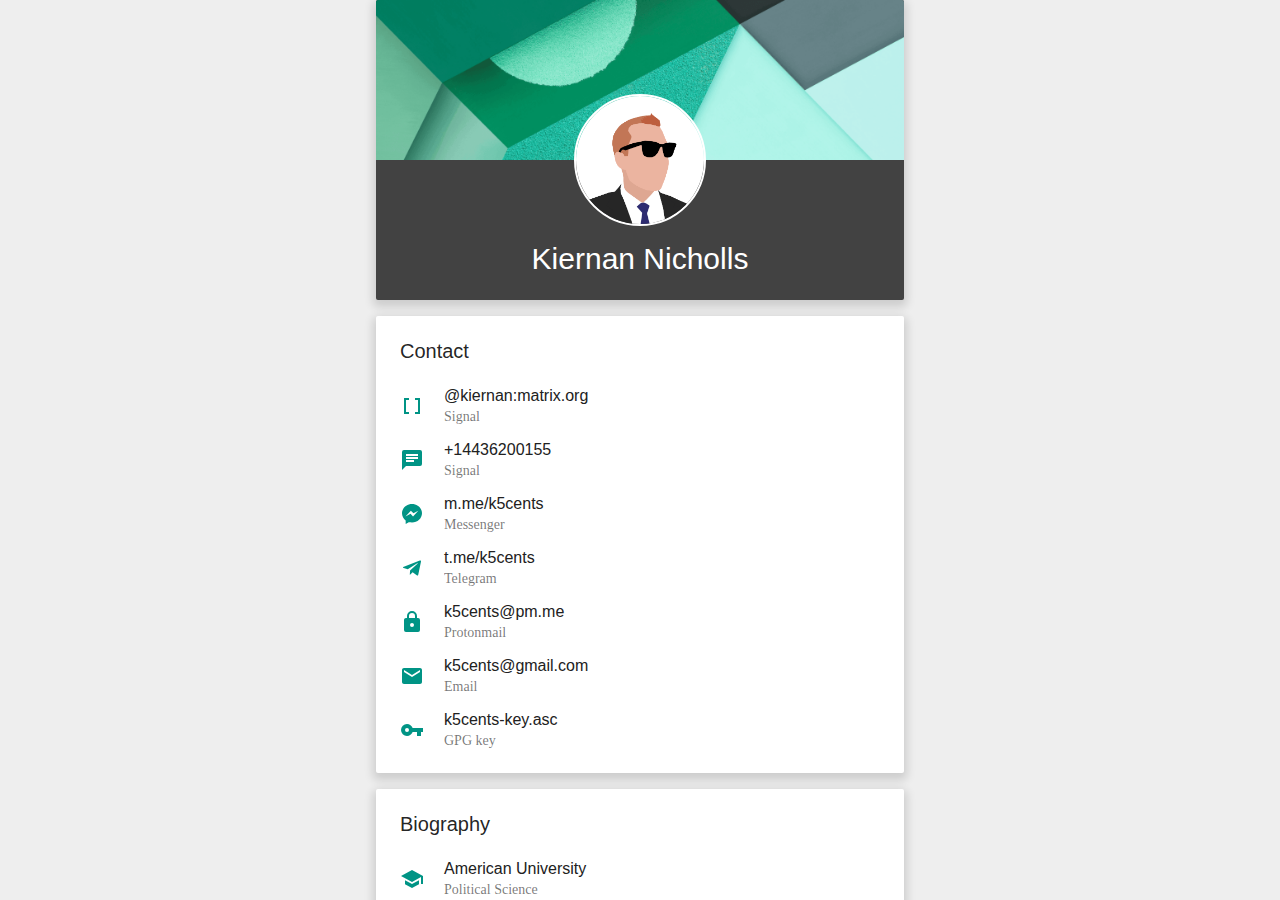
==== index.html @ cb56d418 "Updated matrix user link" ====
<html lang="en" dir="ltr" data-ink-version="5.2.4"><head>
    <meta name="viewport" content="width=device-width,initial-scale=1,minimum-scale=1,maximum-scale=1,user-scalable=no,minimal-ui">
    <meta name="mobile-web-app-capable" content="yes">
    <meta name="application-name" content="Kiernan Nicholls">
  <style>@keyframes quantumWizBoxInkSpread{0%{-webkit-transform:translate(-50%,-50%) scale(.2);transform:translate(-50%,-50%) scale(.2)}to{-webkit-transform:translate(-50%,-50%) scale(2.2);transform:translate(-50%,-50%) scale(2.2)}}@-webkit-keyframes quantumWizBoxInkSpread{0%{-webkit-transform:translate(-50%,-50%) scale(.2);transform:translate(-50%,-50%) scale(.2)}to{-webkit-transform:translate(-50%,-50%) scale(2.2);transform:translate(-50%,-50%) scale(2.2)}}@keyframes quantumWizIconFocusPulse{0%{-webkit-transform:translate(-50%,-50%) scale(1.5);transform:translate(-50%,-50%) scale(1.5);opacity:0}to{-webkit-transform:translate(-50%,-50%) scale(2);transform:translate(-50%,-50%) scale(2);opacity:1}}@-webkit-keyframes quantumWizIconFocusPulse{0%{-webkit-transform:translate(-50%,-50%) scale(1.5);transform:translate(-50%,-50%) scale(1.5);opacity:0}to{-webkit-transform:translate(-50%,-50%) scale(2);transform:translate(-50%,-50%) scale(2);opacity:1}}@keyframes quantumWizRadialInkSpread{0%{-webkit-transform:scale(1.5);transform:scale(1.5);opacity:0}to{-webkit-transform:scale(2.5);transform:scale(2.5);opacity:1}}@-webkit-keyframes quantumWizRadialInkSpread{0%{-webkit-transform:scale(1.5);transform:scale(1.5);opacity:0}to{-webkit-transform:scale(2.5);transform:scale(2.5);opacity:1}}@keyframes quantumWizRadialInkFocusPulse{0%{-webkit-transform:scale(2);transform:scale(2);opacity:0}to{-webkit-transform:scale(2.5);transform:scale(2.5);opacity:1}}@-webkit-keyframes quantumWizRadialInkFocusPulse{0%{-webkit-transform:scale(2);transform:scale(2);opacity:0}to{-webkit-transform:scale(2.5);transform:scale(2.5);opacity:1}}
    .eejsDc{overflow-y:auto;-webkit-overflow-scrolling:touch}
    .k5MVbc{height:52px;width:100%}
    .Jvazdb{overflow-y:hidden;background:#eee;position:absolute;bottom:0;left:0;right:0;top:0}
    .zP0lT{display:none}html{height:100%;overflow:hidden}body{height:100%;overflow:hidden;-webkit-font-smoothing:antialiased;color:#212121;font-family:Roboto,RobotoDraft,Helvetica,Arial,sans-serif;margin:0;-webkit-text-size-adjust:100%;text-size-adjust:100%}textarea{font-family:Roboto,RobotoDraft,Helvetica,Arial,sans-serif}button{outline:none}a{text-decoration:none;color:#212121}img{border:none}*{-webkit-tap-highlight-color:transparent}#apps-debug-tracers{display:none}
    .JZUAbb{position:absolute;display:block;left:0;right:0;top:0;bottom:0;width:100%;height:auto;margin:auto}
    .Rgr1Jc{background-color:#424242;-webkit-border-radius:2px;border-radius:2px;-webkit-box-shadow:0 4px 10px 3px rgba(0,0,0,0.14);box-shadow:0 4px 10px 3px rgba(0,0,0,0.14);color:#fff;margin:0;outline:none;padding-bottom:24px;text-align:center}
    .XGrszf{border-top-left-radius:2px;border-top-right-radius:2px;max-height:160px;overflow-y:hidden;position:relative}
    .JvYz0{height:66px}
    .NkN0Fc{border:2px solid #fff;-webkit-border-radius:50%;border-radius:50%;display:inline-block;height:128px;-webkit-transform:translateY(-50%);transform:translateY(-50%);width:128px}
    .qsScTb{font:500 30px Roboto,RobotoDraft,Helvetica,Arial,sans-serif;font-weight:400;margin-top:16px;padding:0 16px;overflow:hidden;text-overflow:ellipsis;white-space:nowrap}
    .XVzU0b{height:16px;width:16px}
    .jmOUCb{background-color:#fff;-webkit-border-radius:2px;border-radius:2px;-webkit-box-shadow:0 4px 10px 3px rgba(0,0,0,0.14);box-shadow:0 4px 10px 3px rgba(0,0,0,0.14);margin:16px 0;padding:24px;position:relative;opacity:0;-webkit-transform:translateY(250px);transform:translateY(250px)}
    .FPE87d{margin-top:24px}
    .o30VSc{color:rgba(0,0,0,0.87);font:500 20px Roboto,RobotoDraft,Helvetica,Arial,sans-serif}
    .uqKsgd{margin-top:16px}
    .BgK4Ef{display:-webkit-box;display:-moz-box;display:-webkit-flex;display:-ms-flexbox;display:flex;font:400 16px Roboto,RobotoDraft,Helvetica,Arial,sans-serif;margin-top:16px}
    .T0a1N{margin:auto 0 auto auto;opacity:0;padding-left:16px}
    .Jo4rff{color:#757575;margin:auto 20px auto 0}
    .Y5upsc{color:rgba(0,0,0,0.54);display:block;font:400 14px Roboto;margin-top:4px;text-overflow:ellipsis;overflow:hidden}
    .qP4pPe{display:none;overflow:hidden;-webkit-transition:height .4s ease-out,visibility 0s ease .4s;transition:height .4s ease-out,visibility 0s ease .4s;visibility:hidden}@media (max-width:528px){
    .BF12D{height:56px;margin:0 -16px -16px}}
    .Mytuic{display:inline-block;height:24px;width:24px}
    .J3yWx{fill:#009485}
    .HqF2de{display:-webkit-box;display:-moz-box;display:-webkit-flex;display:-ms-flexbox;display:flex;width:100%;height:100%}
    .fvhRlc{margin:0 auto;position:relative;width:528px;opacity:0}
  </style>
      <title>Kiernan Nicholls</title>
      <link rel="icon" href="/home/images/favicon.png">
   </head>
      <body>
        <c-wiz jsrenderer="cLVvm" class="gLYlfd Jvazdb XUFn6e eejsDc nWGHWc" jslog="7331; 6:115031484444404544701; track:impression" data-rc="US" jsshadow="" jsdata=" oBpl3c;115031484444404544701;9 y3GrPb;115031484444404544701;3 VJa9i;115031484444404544701;16 tCHXjf;115031484444404544701;6 CMRvn;_;7" data-p="%.@.&quot;115031484444404544701&quot;]
         " jscontroller="vGxNm" jsaction="rcuQ6b:npT2md;swayMe:wmgOkb;IBB03b:Zq1hcb;JZCswc:nEN5Yb;RudXue:.CLIENT" data-node-index="0;0" jsmodel="hc6Ubd" data-view-instance-id="/:id/about,/:id/about/,/profile/:id/about,/profile/:id/about/-V0" style="z-index: 1;">
         <div class="kqngbc O1bNWe " jsname="a9kxte">
            <div jsname="qJTHM" class="DAbEod" role="main">
               <content>
                  <c-wiz jsrenderer="xiSSwe" class="HqF2de eejsDc" data-oid="115031484444404544701" jslog="" role="dialog" jsshadow="" jsdata="" data-p="%.@.&quot;115031484444404544701&quot;,[1,2,11,5,9,12,10]
                     ,1]
                     " jscontroller="O6AHLd" jsaction="click:Iy8Ndc; keydown:wcIc4; touchstart:UrsOsc;swayMe:wmgOkb;psB4Wd:btvfAc;rcuQ6b:rcuQ6b;xRhIYd:zSFKlc;" data-node-index="2;0" jsmodel="hc6Ubd BNaL6d">
                     <div class="fvhRlc" jsname="tGN4P" jslog="17764; track:impression" jsaction="click:Iy8Ndc; touchstart:UrsOsc;xRhIYd:zSFKlc;" style="opacity: 1;">
                        <div class="Rgr1Jc" jsname="tJHJj" role="region" jslog="18794; track:impression">
                           <div class="XGrszf" jsname="KPZkec">
                              <div class="E68jgf" style="/*9RlwKJ/Jqp9n5EKEARPANX5d77w*/padding-top: 30.3%"><img class="JZUAbb" src="/home/images/banner.png" height="160" width="528" alt="">
                              </div>
                           </div>
                           <div class="JvYz0"><img src="/home/images/avi.png" class="NkN0Fc" jsname="SRZeM"></div>
                           <div class="qsScTb" jsname="wTPKKc">Kiernan Nicholls</div>
                        </div>
                        <div class="jmOUCb X1PIM" jsname="WsjYwc" role="region" aria-label="Contact" jslog="18795; track:impression" jscontroller="jVSpvc" jsaction="rcuQ6b:rcuQ6b;swayMe:mhSdVe;JIbuQc:KoToPc(b7Pkmc),YW3t2b(p3AEq),l7UOE(hs1vib)" style="transform: translateY(0px); opacity: 1;">
                           <div role="heading" aria-level="1" class="o30VSc">Contact</div>
                           <div class="FPE87d">
                              <div class="uqKsgd" role="list" jsname="Vv5YZb">
                                 
                                 
                              <div role="listitem" class="BgK4Ef ">
                                    <div class="Jo4rff" aria-label="Messenger">
                                       <div class="Mytuic J3yWx">
                                          <svg width="100%" height="100%" viewBox="0 0 24 24">
                                             <path d="M15,4V6H18V18H15V20H20V4M4,4V20H9V18H6V6H9V4H4Z"></path>
                                          </svg>
                                       </div>
                                    </div>
                                    <div class="mGa2db">
                                       <a href="https://matrix.to/#/@kiernan:matrix.org" class="DOdATc">@kiernan:matrix.org</a>
                                       <a href="https://matrix.to/#/@kiernan:matrix.org" class="Y5upsc" target="_blank">Signal</a>
                                    </div>
                                 </div><div role="listitem" class="BgK4Ef ">
                                    <div class="Jo4rff" aria-label="Messenger">
                                       <div class="Mytuic J3yWx">
                                          <svg width="100%" height="100%" viewBox="0 0 24 24">
                                             <path d="M20,2H4A2,2 0 0,0 2,4V22L6,18H20A2,2 0 0,0 22,16V4A2,2 0 0,0 20,2M6,9H18V11H6M14,14H6V12H14M18,8H6V6H18"></path>
                                          </svg>
                                       </div>
                                    </div>
                                    <div class="mGa2db">
                                       <a class="DOdATc">+14436200155</a>
                                       <a href="https://signal.org" class="Y5upsc" target="_blank">Signal</a>
                                    </div>
                                 </div><div role="listitem" class="BgK4Ef ">
                                    <div class="Jo4rff" aria-label="Messenger">
                                       <div class="Mytuic J3yWx">
                                          <svg width="100%" height="100%" viewBox="0 0 24 24">
                                             <path d="M12,2C6.5,2 2,6.14 2,11.25C2,14.13 3.42,16.7 5.65,18.4L5.71,22L9.16,20.12L9.13,20.11C10.04,20.36 11,20.5 12,20.5C17.5,20.5 22,16.36 22,11.25C22,6.14 17.5,2 12,2M13.03,14.41L10.54,11.78L5.5,14.41L10.88,8.78L13.46,11.25L18.31,8.78L13.03,14.41Z"></path>
                                          </svg>
                                       </div>
                                    </div>
                                    <div class="mGa2db">
                                       <a class="DOdATc" href="https://m.me/k5cents">m.me/k5cents</a>
                                       <a href="https://m.me/k5cents" class="Y5upsc" target="_blank">Messenger</a>
                                    </div>
                                 </div>
                              <div role="listitem" class="BgK4Ef ">
                                    <div class="Jo4rff" aria-label="Messenger">
                                       <div class="Mytuic J3yWx">
                                          <svg width="100%" height="100%" viewBox="0 0 24 24">
                                             <path d="M9.78,18.65L10.06,14.42L17.74,7.5C18.08,7.19 17.67,7.04 17.22,7.31L7.74,13.3L3.64,12C2.76,11.75 2.75,11.14 3.84,10.7L19.81,4.54C20.54,4.21 21.24,4.72 20.96,5.84L18.24,18.65C18.05,19.56 17.5,19.78 16.74,19.36L12.6,16.3L10.61,18.23C10.38,18.46 10.19,18.65 9.78,18.65Z"></path>
                                          </svg>
                                       </div>
                                    </div>
                                    <div class="mGa2db">
                                       <a class="DOdATc" href="https://t.me/k5cents">t.me/k5cents</a>
                                       <a href="https://t.me/k5cents" class="Y5upsc" target="_blank">Telegram</a>
                                    </div>
                                 </div><div role="listitem" class="BgK4Ef ">
                                    <div class="Jo4rff" aria-label="Email">
                                       <div class="Mytuic J3yWx">
                                          <svg width="100%" height="100%" viewBox="0 0 24 24">
                                             <path d="M12,17A2,2 0 0,0 14,15C14,13.89 13.1,13 12,13A2,2 0 0,0 10,15A2,2 0 0,0 12,17M18,8A2,2 0 0,1 20,10V20A2,2 0 0,1 18,22H6A2,2 0 0,1 4,20V10C4,8.89 4.9,8 6,8H7V6A5,5 0 0,1 12,1A5,5 0 0,1 17,6V8H18M12,3A3,3 0 0,0 9,6V8H15V6A3,3 0 0,0 12,3Z"></path>
                                          </svg>
                                       </div>
                                    </div>
                                    <div class="mGa2db">
                                       <a class="DOdATc" href="mailto:k5cents@protonmail.com" target="_blank">k5cents@pm.me</a>
                                       <a class="Y5upsc" href="mailto:k5cents@protonmail.com" target="_blank">Protonmail</a>
                                    </div>
                                    <div class="T0a1N"></div>
                                 </div><div role="listitem" class="BgK4Ef ">
                                    <div class="Jo4rff" aria-label="Email">
                                       <div class="Mytuic J3yWx">
                                          <svg width="100%" height="100%" viewBox="0 0 24 24">
                                             <path d="M20 4H4c-1.1 0-1.99.9-1.99 2L2 18c0 1.1.9 2 2 2h16c1.1 0 2-.9 2-2V6c0-1.1-.9-2-2-2zm0 4l-8 5-8-5V6l8 5 8-5v2z"></path>
                                          </svg>
                                       </div>
                                    </div>
                                    <div class="mGa2db">
                                       <a class="DOdATc" href="mailto:k5cents@gmail.com" target="_blank">k5cents@gmail.com</a>
                                       <a class="Y5upsc" href="mailto:k5cents@gmail.com" target="_blank">Email</a>
                                    </div>
                                    <div class="T0a1N"></div>
                                 </div><div role="listitem" class="BgK4Ef ">
                              <div class="Jo4rff" aria-label="Email Secure">
                                 <div class="Mytuic J3yWx">
                                    <svg width="100%" height="100%" viewBox="0 0 24 24">
                                       <path d="M7,14A2,2 0 0,1 5,12A2,2 0 0,1 7,10A2,2 0 0,1 9,12A2,2 0 0,1 7,14M12.65,10C11.83,7.67 9.61,6 7,6A6,6 0 0,0 1,12A6,6 0 0,0 7,18C9.61,18 11.83,16.33 12.65,14H17V18H21V14H23V10H12.65Z"></path>
                                    </svg>
                                 </div>
                              </div>
                              <div class="mGa2db"><a class="DOdATc" target="_blank" href="https://raw.githubusercontent.com/k5cents/k5cents.github.io/master/k5cents-key.asc">k5cents-key.asc</a><a href="https://raw.githubusercontent.com/k5cents/k5cents.github.io/master/k5cents-key.asc" class="Y5upsc">GPG key</a></div>
                           </div></div>
                           </div>
                        </div>
                        <div class="jmOUCb kS2wne" jsname="WsjYwc" role="region" aria-label="Places" jslog="18806; track:impression" jscontroller="jVSpvc" jsaction="rcuQ6b:rcuQ6b;swayMe:mhSdVe;JIbuQc:KoToPc(b7Pkmc),YW3t2b(p3AEq),l7UOE(hs1vib)" style="transform: translateY(0px); opacity: 1;">
                           <div role="heading" aria-level="1" class="o30VSc">Biography</div>
                           <div class="FPE87d">
                              <div class="uqKsgd" role="list" jsname="Vv5YZb">
                                 <div role="listitem" class="BgK4Ef ">
                                    <div class="Jo4rff" aria-label="Snapchat">
                                       <div class="Mytuic J3yWx">
                                          <svg width="100%" height="100%" viewBox="0 0 24 24">
                                             <path d="M12,3L1,9L12,15L21,10.09V17H23V9M5,13.18V17.18L12,21L19,17.18V13.18L12,17L5,13.18Z"></path>
                                          </svg>
                                       </div>
                                    </div>
                                    <div class="mGa2db"><a class="DOdATc" href="https://www.american.edu/" target="_blank">American University</a><a href="https://www.american.edu/spa/ma-pols/" class="Y5upsc">Political Science</a>
                                    </div>
                                 </div>
                              <div role="listitem" class="BgK4Ef ">
                                    <div class="Jo4rff" aria-label="Snapchat">
                                       <div class="Mytuic J3yWx">
                                          <svg width="100%" height="100%" viewBox="0 0 24 24">
                                             <path d="M10,2H14A2,2 0 0,1 16,4V6H20A2,2 0 0,1 22,8V19A2,2 0 0,1 20,21H4C2.89,21 2,20.1 2,19V8C2,6.89 2.89,6 4,6H8V4C8,2.89 8.89,2 10,2M14,6V4H10V6H14Z"></path>
                                          </svg>
                                       </div>
                                    </div>
                                    <div class="mGa2db"><a class="DOdATc" href="https://www.american.edu/" target="_blank">United States Senate</a><a href="https://www.american.edu/spa/ma-pols/" class="Y5upsc">Intern</a>
                                    </div>
                                 </div><div role="listitem" class="BgK4Ef ">
                                    <div class="Jo4rff" aria-label="Snapchat">
                                       <div class="Mytuic J3yWx">
                                          <svg width="100%" height="100%" viewBox="0 0 24 24">
                                             <path d="M12,11.5A2.5,2.5 0 0,1 9.5,9A2.5,2.5 0 0,1 12,6.5A2.5,2.5 0 0,1 14.5,9A2.5,2.5 0 0,1 12,11.5M12,2A7,7 0 0,0 5,9C5,14.25 12,22 12,22C12,22 19,14.25 19,9A7,7 0 0,0 12,2Z"></path>
                                          </svg>
                                       </div>
                                    </div>
                                    <div class="mGa2db"><a class="DOdATc" href="https://goo.gl/maps/DqkUS5xz7gM2" target="_blank">Washington, DC</a><a href="https://goo.gl/maps/DqkUS5xz7gM2" class="Y5upsc">Residence</a>
                                    </div>
                                 </div><div role="listitem" class="BgK4Ef ">
                                    <div class="Jo4rff" aria-label="Baby">
                                       <div class="Mytuic J3yWx">
                                          <svg width="100%" height="100%" viewBox="0 0 24 24">
                                             <path d="M18.5,4A2.5,2.5 0 0,1 21,6.5A2.5,2.5 0 0,1 18.5,9A2.5,2.5 0 0,1 16,6.5A2.5,2.5 0 0,1 18.5,4M4.5,20A1.5,1.5 0 0,1 3,18.5A1.5,1.5 0 0,1 4.5,17H11.5A1.5,1.5 0 0,1 13,18.5A1.5,1.5 0 0,1 11.5,20H4.5M16.09,19L14.69,15H11L6.75,10.75C6.75,10.75 9,8.25 12.5,8.25C15.5,8.25 15.85,9.25 16.06,9.87L18.92,18C19.2,18.78 18.78,19.64 18,19.92C17.22,20.19 16.36,19.78 16.09,19Z"></path>
                                          </svg>
                                       </div>
                                    </div>
                                    <div class="mGa2db"><a class="DOdATc" href="https://goo.gl/maps/X5mkX71Uuv12" target="_blank">Morrisville, VT</a><a href="https://goo.gl/maps/X5mkX71Uuv12" class="Y5upsc">Birthplace</a>
                                    </div>
                                 </div>
                              </div>
                           </div>
                        </div><div class="jmOUCb xQxIpc sMVRZe" jsname="WsjYwc" role="region" aria-label="Links" jslog="18802; track:impression" jscontroller="jVSpvc" jsaction="rcuQ6b:rcuQ6b;swayMe:mhSdVe;JIbuQc:KoToPc(b7Pkmc),YW3t2b(p3AEq),l7UOE(hs1vib)" style="transform: translateY(0px); opacity: 1;">
                           <div role="heading" aria-level="1" class="o30VSc">Profiles</div>
                           <div class="FPE87d">
                              <div class="uqKsgd" role="list" jsname="Vv5YZb">
                                 
                                 
                                 
                                 <div role="listitem" class="BgK4Ef ">
                                    <div class="Jo4rff" aria-label="Reddit">
                                       <div class="Mytuic J3yWx">
                                          <svg width="100%" height="100%" viewBox="0 0 24 24">
                                             <path d="M9,22A1,1 0 0,1 8,21V18H4A2,2 0 0,1 2,16V4C2,2.89 2.9,2 4,2H20A2,2 0 0,1 22,4V16A2,2 0 0,1 20,18H13.9L10.2,21.71C10,21.9 9.75,22 9.5,22V22H9Z"></path>
                                          </svg>
                                       </div>
                                    </div>
                                    <div class="mGa2db"><a class="DOdATc" href="https://twitter.com/k5cents" target="_blank">Twitter</a><a href="https://twitter.com/k5cents" class="Y5upsc" target="_blank">twitter.com/k5cents</a></div>
                                 </div><div role="listitem" class="BgK4Ef ">
                                    <div class="Jo4rff" aria-label="Reddit">
                                       <div class="Mytuic J3yWx">
                                          <svg width="100%" height="100%" viewBox="0 0 24 24">
                                             <path d="M8,3A2,2 0 0,0 6,5V9A2,2 0 0,1 4,11H3V13H4A2,2 0 0,1 6,15V19A2,2 0 0,0 8,21H10V19H8V14A2,2 0 0,0 6,12A2,2 0 0,0 8,10V5H10V3M16,3A2,2 0 0,1 18,5V9A2,2 0 0,0 20,11H21V13H20A2,2 0 0,0 18,15V19A2,2 0 0,1 16,21H14V19H16V14A2,2 0 0,1 18,12A2,2 0 0,1 16,10V5H14V3H16Z"></path>
                                          </svg>
                                       </div>
                                    </div>
                                    <div class="mGa2db"><a class="DOdATc" href="https://github.com/k5cents/" target="_blank">Github</a><a href="https://github.com/k5cents/" class="Y5upsc" target="_blank">github.com/k5cents</a></div>
                                 </div><div role="listitem" class="BgK4Ef ">
                                    <div class="Jo4rff" aria-label="Reddit">
                                       <div class="Mytuic J3yWx">
                                          <svg width="100%" height="100%" viewBox="0 0 24 24">
                                             <path d="M8.5,13.5L11,16.5L14.5,12L19,18H5M21,19V5C21,3.89 20.1,3 19,3H5A2,2 0 0,0 3,5V19A2,2 0 0,0 5,21H19A2,2 0 0,0 21,19Z"></path>
                                          </svg>
                                       </div>
                                    </div>
                                    <div class="mGa2db"><a class="DOdATc" href="https://www.instagram.com/kj5cents/" target="_blank">Instagram</a><a href="https://www.instagram.com/kj5cents/" class="Y5upsc" target="_blank">instagram.com/k5cents</a></div>
                                 </div><div role="listitem" class="BgK4Ef ">
                                    <div class="Jo4rff" aria-label="Spotify">
                                       <div class="Mytuic J3yWx">
                                          <svg width="100%" height="100%" viewBox="0 0 24 24">
                                             <path d="M16,9H13V14.5A2.5,2.5 0 0,1 10.5,17A2.5,2.5 0 0,1 8,14.5A2.5,2.5 0 0,1 10.5,12C11.07,12 11.58,12.19 12,12.5V7H16M19,3H5A2,2 0 0,0 3,5V19A2,2 0 0,0 5,21H19A2,2 0 0,0 21,19V5A2,2 0 0,0 19,3Z"></path>
                                          </svg>
                                       </div>
                                    </div>
                                    <div class="mGa2db"><a class="DOdATc" href="https://play.spotify.com/user/1299022109" target="_blank">Spotify</a><a href="https://play.spotify.com/user/1299022109" target="_blank" class="Y5upsc">spotify.com/user/k5cents</a></div>
                                 </div>
                                 
                                 <div role="listitem" class="BgK4Ef ">
                                    <div class="Jo4rff" aria-label="Xbox">
                                       <div class="Mytuic J3yWx">
                                          <svg width="100%" height="100%" viewBox="0 0 24 24">
                                             <path d="M16.5,9L13.5,12L16.5,15H22V9M9,16.5V22H15V16.5L12,13.5M7.5,9H2V15H7.5L10.5,12M15,7.5V2H9V7.5L12,10.5L15,7.5Z"></path>
                                          </svg>
                                       </div>
                                    </div>
                                    <div class="mGa2db"><a class="DOdATc" href="https://account.xbox.com/en-us/Profile?Gamertag=K5cents" target="_blank">Xbox</a><a href="https://account.xbox.com/en-us/Profile?Gamertag=K5cents" class="Y5upsc">xbox.com/gamertag=k5cents</a></div>
                                 </div><div role="listitem" class="BgK4Ef ">
                                    <div class="Jo4rff" aria-label="Reddit">
                                       <div class="Mytuic J3yWx">
                                          <svg width="100%" height="100%" viewBox="0 0 24 24">
                                             <path d="M5,14L8.5,9.5L11,12.5L14.5,8L19,14M20,2H4A2,2 0 0,0 2,4V22L6,18H20A2,2 0 0,0 22,16V4C22,2.89 21.1,2 20,2Z"></path>
                                          </svg>
                                       </div>
                                    </div>
                                    <div class="mGa2db"><a class="DOdATc" href="https://www.snapchat.com/add/k5cents" target="_blank">Snapchat</a><a href="https://www.snapchat.com/add/k5cents" class="Y5upsc">snapchat.com/add/k5cents</a></div>
                                 </div>
                                 
                              <div role="listitem" class="BgK4Ef ">
                                    <div class="Jo4rff" aria-label="Xbox">
                                       <div class="Mytuic J3yWx">
                                          <svg width="100%" height="100%" viewBox="0 0 24 24">
                                             <path d="M13.5,8H12V13L16.28,15.54L17,14.33L13.5,12.25V8M13,3A9,9 0 0,0 4,12H1L4.96,16.03L9,12H6A7,7 0 0,1 13,5A7,7 0 0,1 20,12A7,7 0 0,1 13,19C11.07,19 9.32,18.21 8.06,16.94L6.64,18.36C8.27,20 10.5,21 13,21A9,9 0 0,0 22,12A9,9 0 0,0 13,3"></path>
                                          </svg>
                                       </div>
                                    </div>
                                    <div class="mGa2db"><a class="DOdATc" href="https://www.linkedin.com/in/k5cents/" target="_blank">LinkedIn</a><a href="https://www.linkedin.com/in/k5cents/" class="Y5upsc">xbox.com/gamertag=k5cents</a></div>
                                 </div><div role="listitem" class="BgK4Ef ">
                                    <div class="Jo4rff" aria-label="Reddit">
                                       <div class="Mytuic J3yWx">
                                          <svg width="100%" height="100%" viewBox="0 0 24 24">
                                             <path d="M17,12V3A1,1 0 0,0 16,2H3A1,1 0 0,0 2,3V17L6,13H16A1,1 0 0,0 17,12M21,6H19V15H6V17A1,1 0 0,0 7,18H18L22,22V7A1,1 0 0,0 21,6Z"></path>
                                          </svg>
                                       </div>
                                    </div>
                                    <div class="mGa2db"><a class="DOdATc" href="https://reddit.com/user/k5cents" target="_blank">Reddit</a><a href="https://reddit.com/user/k5cents" class="Y5upsc" target="_blank">reddit.com/user/k5cents</a></div>
                                 </div></div>
                           </div>
                        </div>
                        
                        <div class="jmOUCb X1PIM" jsname="WsjYwc" role="region" aria-label="Contact" jslog="18795; track:impression" jscontroller="jVSpvc" jsaction="rcuQ6b:rcuQ6b;swayMe:mhSdVe;JIbuQc:KoToPc(b7Pkmc),YW3t2b(p3AEq),l7UOE(hs1vib)" style="transform: translateY(0px); opacity: 1;">
                           <div role="heading" aria-level="1" class="o30VSc">Cryptocurrency</div><div role="listitem" class="BgK4Ef ">
                              <div class="Jo4rff" aria-label="Lock">
                                 <div class="Mytuic J3yWx">
                                    <svg width="100%" height="100%" viewBox="0 0 24 24">
                                       <path d="M12,2A10,10 0 0,1 22,12A10,10 0 0,1 12,22A10,10 0 0,1 2,12A10,10 0 0,1 12,2M12,4A8,8 0 0,0 4,12A8,8 0 0,0 12,20A8,8 0 0,0 20,12A8,8 0 0,0 12,4M11,17V16H9V14H13V13H10A1,1 0 0,1 9,12V9A1,1 0 0,1 10,8H11V7H13V8H15V10H11V11H14A1,1 0 0,1 15,12V15A1,1 0 0,1 14,16H13V17H11Z"></path>
                                    </svg>
                                 </div>
                              </div>
                              <div class="mGa2db"><a class="DOdATc" target="_blank">Coinbase Referal</a><a href="https://www.coinbase.com/join/52e5566ad6fa6e8104000051" class="Y5upsc">52e5566ad6fa6e8104000051</a></div>
                           </div><div role="listitem" class="BgK4Ef ">
                              <div class="Jo4rff" aria-label="Lock">
                                 <div class="Mytuic J3yWx">
                                    <svg width="100%" height="100%" viewBox="0 0 24 24">
                                       <path d="M21,18V19A2,2 0 0,1 19,21H5C3.89,21 3,20.1 3,19V5A2,2 0 0,1 5,3H19A2,2 0 0,1 21,5V6H12C10.89,6 10,6.9 10,8V16A2,2 0 0,0 12,18M12,16H22V8H12M16,13.5A1.5,1.5 0 0,1 14.5,12A1.5,1.5 0 0,1 16,10.5A1.5,1.5 0 0,1 17.5,12A1.5,1.5 0 0,1 16,13.5Z"></path>
                                    </svg>
                                 </div>
                              </div>
                              <div class="mGa2db"><a class="DOdATc" target="_blank">Bitcoin</a><a href="bitcoin:3CziDBaPKDFQManLvGWrCrxBPVbKSbxgQi" class="Y5upsc">3CziDBaPKDFQManLvGWrCrxBPVbKSbxgQi</a></div>
                           </div>
                           <div class="FPE87d">
                              <center>
                                <img src="[data-uri]%0D%0ASUMgIi0vL1czQy8vRFREIFNWRyAxLjEvL0VOIiAiaHR0cDovL3d3dy53My5vcmcvR3JhcGhpY3Mv%0D%0AU1ZHLzEuMS9EVEQvc3ZnMTEuZHRkIj4KPHN2ZyB4bWxucz0iaHR0cDovL3d3dy53My5vcmcvMjAw%0D%0AMC9zdmciIHZlcnNpb249IjEuMSIgdmlld0JveD0iMCAwIDM3IDM3IiBzdHJva2U9Im5vbmUiPgoJ%0D%0APHJlY3Qgd2lkdGg9IjEwMCUiIGhlaWdodD0iMTAwJSIgZmlsbD0iI0ZGRkZGRiIvPgoJPHBhdGgg%0D%0AZD0iTTQsNGgxdjFoLTF6IE01LDRoMXYxaC0xeiBNNiw0aDF2MWgtMXogTTcsNGgxdjFoLTF6IE04%0D%0ALDRoMXYxaC0xeiBNOSw0aDF2MWgtMXogTTEwLDRoMXYxaC0xeiBNMTIsNGgxdjFoLTF6IE0xNyw0%0D%0AaDF2MWgtMXogTTE5LDRoMXYxaC0xeiBNMjIsNGgxdjFoLTF6IE0yNiw0aDF2MWgtMXogTTI3LDRo%0D%0AMXYxaC0xeiBNMjgsNGgxdjFoLTF6IE0yOSw0aDF2MWgtMXogTTMwLDRoMXYxaC0xeiBNMzEsNGgx%0D%0AdjFoLTF6IE0zMiw0aDF2MWgtMXogTTQsNWgxdjFoLTF6IE0xMCw1aDF2MWgtMXogTTEyLDVoMXYx%0D%0AaC0xeiBNMTQsNWgxdjFoLTF6IE0xNSw1aDF2MWgtMXogTTE2LDVoMXYxaC0xeiBNMTgsNWgxdjFo%0D%0ALTF6IE0yMCw1aDF2MWgtMXogTTIxLDVoMXYxaC0xeiBNMjMsNWgxdjFoLTF6IE0yNiw1aDF2MWgt%0D%0AMXogTTMyLDVoMXYxaC0xeiBNNCw2aDF2MWgtMXogTTYsNmgxdjFoLTF6IE03LDZoMXYxaC0xeiBN%0D%0AOCw2aDF2MWgtMXogTTEwLDZoMXYxaC0xeiBNMTIsNmgxdjFoLTF6IE0xNSw2aDF2MWgtMXogTTE3%0D%0ALDZoMXYxaC0xeiBNMTgsNmgxdjFoLTF6IE0yMCw2aDF2MWgtMXogTTIyLDZoMXYxaC0xeiBNMjMs%0D%0ANmgxdjFoLTF6IE0yNiw2aDF2MWgtMXogTTI4LDZoMXYxaC0xeiBNMjksNmgxdjFoLTF6IE0zMCw2%0D%0AaDF2MWgtMXogTTMyLDZoMXYxaC0xeiBNNCw3aDF2MWgtMXogTTYsN2gxdjFoLTF6IE03LDdoMXYx%0D%0AaC0xeiBNOCw3aDF2MWgtMXogTTEwLDdoMXYxaC0xeiBNMTUsN2gxdjFoLTF6IE0xNiw3aDF2MWgt%0D%0AMXogTTE3LDdoMXYxaC0xeiBNMTksN2gxdjFoLTF6IE0yMCw3aDF2MWgtMXogTTI0LDdoMXYxaC0x%0D%0AeiBNMjYsN2gxdjFoLTF6IE0yOCw3aDF2MWgtMXogTTI5LDdoMXYxaC0xeiBNMzAsN2gxdjFoLTF6%0D%0AIE0zMiw3aDF2MWgtMXogTTQsOGgxdjFoLTF6IE02LDhoMXYxaC0xeiBNNyw4aDF2MWgtMXogTTgs%0D%0AOGgxdjFoLTF6IE0xMCw4aDF2MWgtMXogTTEyLDhoMXYxaC0xeiBNMTMsOGgxdjFoLTF6IE0xNCw4%0D%0AaDF2MWgtMXogTTE2LDhoMXYxaC0xeiBNMTgsOGgxdjFoLTF6IE0xOSw4aDF2MWgtMXogTTIwLDho%0D%0AMXYxaC0xeiBNMjIsOGgxdjFoLTF6IE0yMyw4aDF2MWgtMXogTTI2LDhoMXYxaC0xeiBNMjgsOGgx%0D%0AdjFoLTF6IE0yOSw4aDF2MWgtMXogTTMwLDhoMXYxaC0xeiBNMzIsOGgxdjFoLTF6IE00LDloMXYx%0D%0AaC0xeiBNMTAsOWgxdjFoLTF6IE0xNiw5aDF2MWgtMXogTTE3LDloMXYxaC0xeiBNMjAsOWgxdjFo%0D%0ALTF6IE0yMSw5aDF2MWgtMXogTTI0LDloMXYxaC0xeiBNMjYsOWgxdjFoLTF6IE0zMiw5aDF2MWgt%0D%0AMXogTTQsMTBoMXYxaC0xeiBNNSwxMGgxdjFoLTF6IE02LDEwaDF2MWgtMXogTTcsMTBoMXYxaC0x%0D%0AeiBNOCwxMGgxdjFoLTF6IE05LDEwaDF2MWgtMXogTTEwLDEwaDF2MWgtMXogTTEyLDEwaDF2MWgt%0D%0AMXogTTE0LDEwaDF2MWgtMXogTTE2LDEwaDF2MWgtMXogTTE4LDEwaDF2MWgtMXogTTIwLDEwaDF2%0D%0AMWgtMXogTTIyLDEwaDF2MWgtMXogTTI0LDEwaDF2MWgtMXogTTI2LDEwaDF2MWgtMXogTTI3LDEw%0D%0AaDF2MWgtMXogTTI4LDEwaDF2MWgtMXogTTI5LDEwaDF2MWgtMXogTTMwLDEwaDF2MWgtMXogTTMx%0D%0ALDEwaDF2MWgtMXogTTMyLDEwaDF2MWgtMXogTTEzLDExaDF2MWgtMXogTTE0LDExaDF2MWgtMXog%0D%0ATTE1LDExaDF2MWgtMXogTTE3LDExaDF2MWgtMXogTTE4LDExaDF2MWgtMXogTTE5LDExaDF2MWgt%0D%0AMXogTTIyLDExaDF2MWgtMXogTTIzLDExaDF2MWgtMXogTTQsMTJoMXYxaC0xeiBNNywxMmgxdjFo%0D%0ALTF6IE04LDEyaDF2MWgtMXogTTksMTJoMXYxaC0xeiBNMTAsMTJoMXYxaC0xeiBNMTEsMTJoMXYx%0D%0AaC0xeiBNMTIsMTJoMXYxaC0xeiBNMTMsMTJoMXYxaC0xeiBNMTQsMTJoMXYxaC0xeiBNMTYsMTJo%0D%0AMXYxaC0xeiBNMTgsMTJoMXYxaC0xeiBNMTksMTJoMXYxaC0xeiBNMjAsMTJoMXYxaC0xeiBNMjEs%0D%0AMTJoMXYxaC0xeiBNMjUsMTJoMXYxaC0xeiBNMjgsMTJoMXYxaC0xeiBNMzAsMTJoMXYxaC0xeiBN%0D%0AMzEsMTJoMXYxaC0xeiBNMzIsMTJoMXYxaC0xeiBNNCwxM2gxdjFoLTF6IE03LDEzaDF2MWgtMXog%0D%0ATTksMTNoMXYxaC0xeiBNMTEsMTNoMXYxaC0xeiBNMTMsMTNoMXYxaC0xeiBNMTYsMTNoMXYxaC0x%0D%0AeiBNMTcsMTNoMXYxaC0xeiBNMTksMTNoMXYxaC0xeiBNMjYsMTNoMXYxaC0xeiBNMjcsMTNoMXYx%0D%0AaC0xeiBNMjgsMTNoMXYxaC0xeiBNMzAsMTNoMXYxaC0xeiBNNCwxNGgxdjFoLTF6IE04LDE0aDF2%0D%0AMWgtMXogTTksMTRoMXYxaC0xeiBNMTAsMTRoMXYxaC0xeiBNMTEsMTRoMXYxaC0xeiBNMTIsMTRo%0D%0AMXYxaC0xeiBNMTMsMTRoMXYxaC0xeiBNMTYsMTRoMXYxaC0xeiBNMTgsMTRoMXYxaC0xeiBNMTks%0D%0AMTRoMXYxaC0xeiBNMjgsMTRoMXYxaC0xeiBNMjksMTRoMXYxaC0xeiBNNCwxNWgxdjFoLTF6IE01%0D%0ALDE1aDF2MWgtMXogTTYsMTVoMXYxaC0xeiBNNywxNWgxdjFoLTF6IE05LDE1aDF2MWgtMXogTTE5%0D%0ALDE1aDF2MWgtMXogTTIxLDE1aDF2MWgtMXogTTIyLDE1aDF2MWgtMXogTTI2LDE1aDF2MWgtMXog%0D%0ATTI3LDE1aDF2MWgtMXogTTI5LDE1aDF2MWgtMXogTTMyLDE1aDF2MWgtMXogTTUsMTZoMXYxaC0x%0D%0AeiBNNiwxNmgxdjFoLTF6IE04LDE2aDF2MWgtMXogTTEwLDE2aDF2MWgtMXogTTE0LDE2aDF2MWgt%0D%0AMXogTTE2LDE2aDF2MWgtMXogTTE5LDE2aDF2MWgtMXogTTIxLDE2aDF2MWgtMXogTTIzLDE2aDF2%0D%0AMWgtMXogTTI2LDE2aDF2MWgtMXogTTI3LDE2aDF2MWgtMXogTTI5LDE2aDF2MWgtMXogTTMyLDE2%0D%0AaDF2MWgtMXogTTQsMTdoMXYxaC0xeiBNNSwxN2gxdjFoLTF6IE03LDE3aDF2MWgtMXogTTgsMTdo%0D%0AMXYxaC0xeiBNMTIsMTdoMXYxaC0xeiBNMTMsMTdoMXYxaC0xeiBNMTQsMTdoMXYxaC0xeiBNMTUs%0D%0AMTdoMXYxaC0xeiBNMTcsMTdoMXYxaC0xeiBNMTgsMTdoMXYxaC0xeiBNMjAsMTdoMXYxaC0xeiBN%0D%0AMjIsMTdoMXYxaC0xeiBNMjMsMTdoMXYxaC0xeiBNMjcsMTdoMXYxaC0xeiBNMjgsMTdoMXYxaC0x%0D%0AeiBNMzEsMTdoMXYxaC0xeiBNMzIsMTdoMXYxaC0xeiBNNywxOGgxdjFoLTF6IE04LDE4aDF2MWgt%0D%0AMXogTTEwLDE4aDF2MWgtMXogTTEzLDE4aDF2MWgtMXogTTE1LDE4aDF2MWgtMXogTTE2LDE4aDF2%0D%0AMWgtMXogTTE4LDE4aDF2MWgtMXogTTE5LDE4aDF2MWgtMXogTTIwLDE4aDF2MWgtMXogTTIxLDE4%0D%0AaDF2MWgtMXogTTIzLDE4aDF2MWgtMXogTTI1LDE4aDF2MWgtMXogTTI2LDE4aDF2MWgtMXogTTMw%0D%0ALDE4aDF2MWgtMXogTTMyLDE4aDF2MWgtMXogTTUsMTloMXYxaC0xeiBNOCwxOWgxdjFoLTF6IE05%0D%0ALDE5aDF2MWgtMXogTTExLDE5aDF2MWgtMXogTTEyLDE5aDF2MWgtMXogTTIwLDE5aDF2MWgtMXog%0D%0ATTIzLDE5aDF2MWgtMXogTTI5LDE5aDF2MWgtMXogTTMwLDE5aDF2MWgtMXogTTMxLDE5aDF2MWgt%0D%0AMXogTTMyLDE5aDF2MWgtMXogTTQsMjBoMXYxaC0xeiBNNiwyMGgxdjFoLTF6IE04LDIwaDF2MWgt%0D%0AMXogTTEwLDIwaDF2MWgtMXogTTExLDIwaDF2MWgtMXogTTEzLDIwaDF2MWgtMXogTTE1LDIwaDF2%0D%0AMWgtMXogTTE5LDIwaDF2MWgtMXogTTIwLDIwaDF2MWgtMXogTTIxLDIwaDF2MWgtMXogTTI0LDIw%0D%0AaDF2MWgtMXogTTMxLDIwaDF2MWgtMXogTTMyLDIwaDF2MWgtMXogTTQsMjFoMXYxaC0xeiBNNiwy%0D%0AMWgxdjFoLTF6IE04LDIxaDF2MWgtMXogTTksMjFoMXYxaC0xeiBNMTEsMjFoMXYxaC0xeiBNMTIs%0D%0AMjFoMXYxaC0xeiBNMTMsMjFoMXYxaC0xeiBNMTYsMjFoMXYxaC0xeiBNMTgsMjFoMXYxaC0xeiBN%0D%0AMjEsMjFoMXYxaC0xeiBNMjQsMjFoMXYxaC0xeiBNMjgsMjFoMXYxaC0xeiBNMzAsMjFoMXYxaC0x%0D%0AeiBNNCwyMmgxdjFoLTF6IE01LDIyaDF2MWgtMXogTTcsMjJoMXYxaC0xeiBNOCwyMmgxdjFoLTF6%0D%0AIE05LDIyaDF2MWgtMXogTTEwLDIyaDF2MWgtMXogTTEyLDIyaDF2MWgtMXogTTE0LDIyaDF2MWgt%0D%0AMXogTTE1LDIyaDF2MWgtMXogTTE3LDIyaDF2MWgtMXogTTE4LDIyaDF2MWgtMXogTTE5LDIyaDF2%0D%0AMWgtMXogTTIwLDIyaDF2MWgtMXogTTIzLDIyaDF2MWgtMXogTTI0LDIyaDF2MWgtMXogTTI1LDIy%0D%0AaDF2MWgtMXogTTI2LDIyaDF2MWgtMXogTTMwLDIyaDF2MWgtMXogTTMyLDIyaDF2MWgtMXogTTQs%0D%0AMjNoMXYxaC0xeiBNNSwyM2gxdjFoLTF6IE02LDIzaDF2MWgtMXogTTgsMjNoMXYxaC0xeiBNMTEs%0D%0AMjNoMXYxaC0xeiBNMTUsMjNoMXYxaC0xeiBNMTcsMjNoMXYxaC0xeiBNMTksMjNoMXYxaC0xeiBN%0D%0AMjMsMjNoMXYxaC0xeiBNMjUsMjNoMXYxaC0xeiBNMjgsMjNoMXYxaC0xeiBNMzAsMjNoMXYxaC0x%0D%0AeiBNMzIsMjNoMXYxaC0xeiBNNCwyNGgxdjFoLTF6IE01LDI0aDF2MWgtMXogTTcsMjRoMXYxaC0x%0D%0AeiBNMTAsMjRoMXYxaC0xeiBNMTEsMjRoMXYxaC0xeiBNMTUsMjRoMXYxaC0xeiBNMTYsMjRoMXYx%0D%0AaC0xeiBNMTgsMjRoMXYxaC0xeiBNMTksMjRoMXYxaC0xeiBNMjAsMjRoMXYxaC0xeiBNMjEsMjRo%0D%0AMXYxaC0xeiBNMjMsMjRoMXYxaC0xeiBNMjQsMjRoMXYxaC0xeiBNMjUsMjRoMXYxaC0xeiBNMjYs%0D%0AMjRoMXYxaC0xeiBNMjcsMjRoMXYxaC0xeiBNMjgsMjRoMXYxaC0xeiBNMjksMjRoMXYxaC0xeiBN%0D%0AMzAsMjRoMXYxaC0xeiBNMzEsMjRoMXYxaC0xeiBNMzIsMjRoMXYxaC0xeiBNMTIsMjVoMXYxaC0x%0D%0AeiBNMTQsMjVoMXYxaC0xeiBNMTYsMjVoMXYxaC0xeiBNMTcsMjVoMXYxaC0xeiBNMTgsMjVoMXYx%0D%0AaC0xeiBNMjQsMjVoMXYxaC0xeiBNMjgsMjVoMXYxaC0xeiBNMjksMjVoMXYxaC0xeiBNNCwyNmgx%0D%0AdjFoLTF6IE01LDI2aDF2MWgtMXogTTYsMjZoMXYxaC0xeiBNNywyNmgxdjFoLTF6IE04LDI2aDF2%0D%0AMWgtMXogTTksMjZoMXYxaC0xeiBNMTAsMjZoMXYxaC0xeiBNMTIsMjZoMXYxaC0xeiBNMTQsMjZo%0D%0AMXYxaC0xeiBNMTYsMjZoMXYxaC0xeiBNMTgsMjZoMXYxaC0xeiBNMTksMjZoMXYxaC0xeiBNMjIs%0D%0AMjZoMXYxaC0xeiBNMjQsMjZoMXYxaC0xeiBNMjYsMjZoMXYxaC0xeiBNMjgsMjZoMXYxaC0xeiBN%0D%0ANCwyN2gxdjFoLTF6IE0xMCwyN2gxdjFoLTF6IE0xMiwyN2gxdjFoLTF6IE0xMywyN2gxdjFoLTF6%0D%0AIE0xNCwyN2gxdjFoLTF6IE0xNSwyN2gxdjFoLTF6IE0xOCwyN2gxdjFoLTF6IE0yMCwyN2gxdjFo%0D%0ALTF6IE0yMSwyN2gxdjFoLTF6IE0yMiwyN2gxdjFoLTF6IE0yMywyN2gxdjFoLTF6IE0yNCwyN2gx%0D%0AdjFoLTF6IE0yOCwyN2gxdjFoLTF6IE00LDI4aDF2MWgtMXogTTYsMjhoMXYxaC0xeiBNNywyOGgx%0D%0AdjFoLTF6IE04LDI4aDF2MWgtMXogTTEwLDI4aDF2MWgtMXogTTEyLDI4aDF2MWgtMXogTTE0LDI4%0D%0AaDF2MWgtMXogTTE1LDI4aDF2MWgtMXogTTE3LDI4aDF2MWgtMXogTTE4LDI4aDF2MWgtMXogTTIx%0D%0ALDI4aDF2MWgtMXogTTIzLDI4aDF2MWgtMXogTTI0LDI4aDF2MWgtMXogTTI1LDI4aDF2MWgtMXog%0D%0ATTI2LDI4aDF2MWgtMXogTTI3LDI4aDF2MWgtMXogTTI4LDI4aDF2MWgtMXogTTMxLDI4aDF2MWgt%0D%0AMXogTTQsMjloMXYxaC0xeiBNNiwyOWgxdjFoLTF6IE03LDI5aDF2MWgtMXogTTgsMjloMXYxaC0x%0D%0AeiBNMTAsMjloMXYxaC0xeiBNMTIsMjloMXYxaC0xeiBNMTMsMjloMXYxaC0xeiBNMTQsMjloMXYx%0D%0AaC0xeiBNMTUsMjloMXYxaC0xeiBNMTcsMjloMXYxaC0xeiBNMTgsMjloMXYxaC0xeiBNMTksMjlo%0D%0AMXYxaC0xeiBNMjAsMjloMXYxaC0xeiBNMjIsMjloMXYxaC0xeiBNMjUsMjloMXYxaC0xeiBNMjgs%0D%0AMjloMXYxaC0xeiBNMjksMjloMXYxaC0xeiBNMzIsMjloMXYxaC0xeiBNNCwzMGgxdjFoLTF6IE02%0D%0ALDMwaDF2MWgtMXogTTcsMzBoMXYxaC0xeiBNOCwzMGgxdjFoLTF6IE0xMCwzMGgxdjFoLTF6IE0x%0D%0ANCwzMGgxdjFoLTF6IE0xNiwzMGgxdjFoLTF6IE0xOCwzMGgxdjFoLTF6IE0xOSwzMGgxdjFoLTF6%0D%0AIE0yMCwzMGgxdjFoLTF6IE0yMSwzMGgxdjFoLTF6IE0yMiwzMGgxdjFoLTF6IE0yMywzMGgxdjFo%0D%0ALTF6IE0yNCwzMGgxdjFoLTF6IE0yNiwzMGgxdjFoLTF6IE0yNywzMGgxdjFoLTF6IE0yOCwzMGgx%0D%0AdjFoLTF6IE0yOSwzMGgxdjFoLTF6IE0zMCwzMGgxdjFoLTF6IE0zMSwzMGgxdjFoLTF6IE0zMiwz%0D%0AMGgxdjFoLTF6IE00LDMxaDF2MWgtMXogTTEwLDMxaDF2MWgtMXogTTEzLDMxaDF2MWgtMXogTTE0%0D%0ALDMxaDF2MWgtMXogTTE1LDMxaDF2MWgtMXogTTE3LDMxaDF2MWgtMXogTTE5LDMxaDF2MWgtMXog%0D%0ATTIwLDMxaDF2MWgtMXogTTI0LDMxaDF2MWgtMXogTTI2LDMxaDF2MWgtMXogTTI3LDMxaDF2MWgt%0D%0AMXogTTMwLDMxaDF2MWgtMXogTTMyLDMxaDF2MWgtMXogTTQsMzJoMXYxaC0xeiBNNSwzMmgxdjFo%0D%0ALTF6IE02LDMyaDF2MWgtMXogTTcsMzJoMXYxaC0xeiBNOCwzMmgxdjFoLTF6IE05LDMyaDF2MWgt%0D%0AMXogTTEwLDMyaDF2MWgtMXogTTEyLDMyaDF2MWgtMXogTTEzLDMyaDF2MWgtMXogTTE1LDMyaDF2%0D%0AMWgtMXogTTE3LDMyaDF2MWgtMXogTTE5LDMyaDF2MWgtMXogTTIwLDMyaDF2MWgtMXogTTIzLDMy%0D%0AaDF2MWgtMXogTTI0LDMyaDF2MWgtMXogTTI1LDMyaDF2MWgtMXogTTI3LDMyaDF2MWgtMXogTTI4%0D%0ALDMyaDF2MWgtMXogTTI5LDMyaDF2MWgtMXoiIGZpbGw9IiMwMDAwMDAiLz4KPC9zdmc+Cg==" width="50%">
                                </center>
                           </div>
                        </div>
                     </div>
                  </c-wiz>
               </content>
            </div>
         </div>
      </c-wiz>


</body></html>
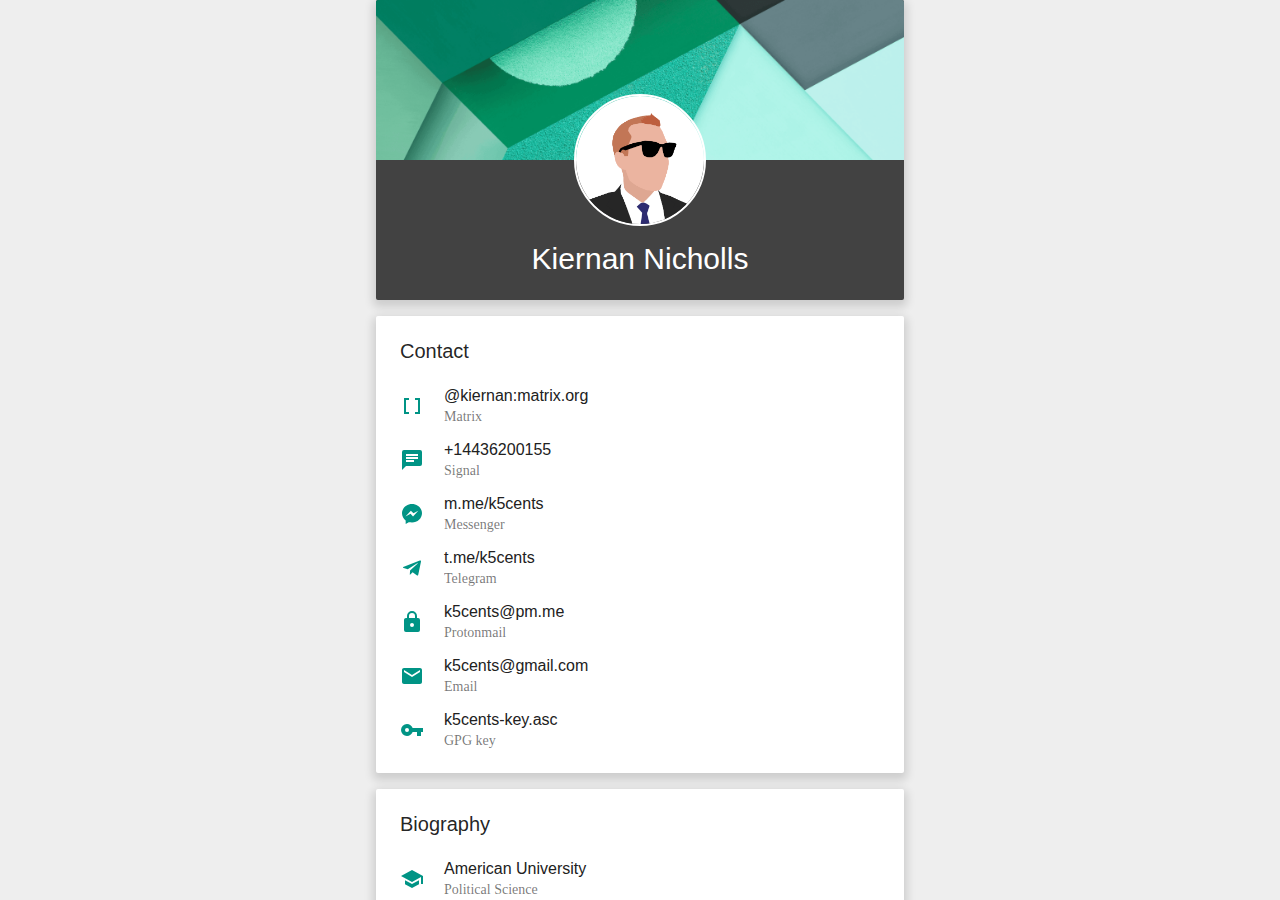
==== commit f0b263c8: "Fixed matrix subtitle" ====
--- a/index.html
+++ b/index.html
@@ -66,7 +66,7 @@
                                     </div>
                                     <div class="mGa2db">
                                        <a href="https://matrix.to/#/@kiernan:matrix.org" class="DOdATc">@kiernan:matrix.org</a>
-                                       <a href="https://matrix.to/#/@kiernan:matrix.org" class="Y5upsc" target="_blank">Signal</a>
+                                       <a href="https://matrix.to/#/@kiernan:matrix.org" class="Y5upsc" target="_blank">Matrix</a>
                                     </div>
                                  </div><div role="listitem" class="BgK4Ef ">
                                     <div class="Jo4rff" aria-label="Messenger">
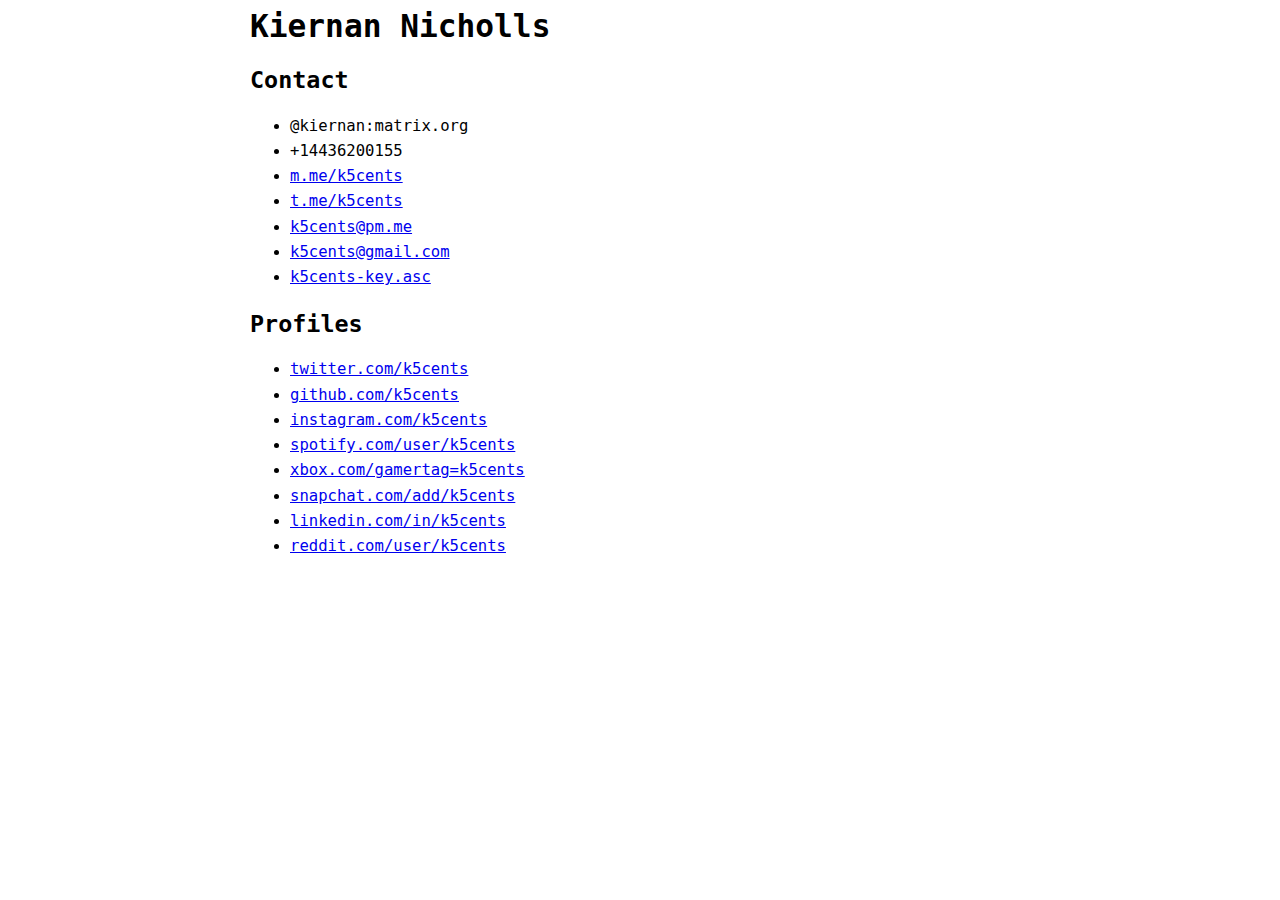
==== commit 8a7017c4: "More minimal design with links" ====
--- a/index.html
+++ b/index.html
@@ -1,315 +1,56 @@
-<html lang="en" dir="ltr" data-ink-version="5.2.4"><head>
-    <meta name="viewport" content="width=device-width,initial-scale=1,minimum-scale=1,maximum-scale=1,user-scalable=no,minimal-ui">
-    <meta name="mobile-web-app-capable" content="yes">
-    <meta name="application-name" content="Kiernan Nicholls">
-  <style>@keyframes quantumWizBoxInkSpread{0%{-webkit-transform:translate(-50%,-50%) scale(.2);transform:translate(-50%,-50%) scale(.2)}to{-webkit-transform:translate(-50%,-50%) scale(2.2);transform:translate(-50%,-50%) scale(2.2)}}@-webkit-keyframes quantumWizBoxInkSpread{0%{-webkit-transform:translate(-50%,-50%) scale(.2);transform:translate(-50%,-50%) scale(.2)}to{-webkit-transform:translate(-50%,-50%) scale(2.2);transform:translate(-50%,-50%) scale(2.2)}}@keyframes quantumWizIconFocusPulse{0%{-webkit-transform:translate(-50%,-50%) scale(1.5);transform:translate(-50%,-50%) scale(1.5);opacity:0}to{-webkit-transform:translate(-50%,-50%) scale(2);transform:translate(-50%,-50%) scale(2);opacity:1}}@-webkit-keyframes quantumWizIconFocusPulse{0%{-webkit-transform:translate(-50%,-50%) scale(1.5);transform:translate(-50%,-50%) scale(1.5);opacity:0}to{-webkit-transform:translate(-50%,-50%) scale(2);transform:translate(-50%,-50%) scale(2);opacity:1}}@keyframes quantumWizRadialInkSpread{0%{-webkit-transform:scale(1.5);transform:scale(1.5);opacity:0}to{-webkit-transform:scale(2.5);transform:scale(2.5);opacity:1}}@-webkit-keyframes quantumWizRadialInkSpread{0%{-webkit-transform:scale(1.5);transform:scale(1.5);opacity:0}to{-webkit-transform:scale(2.5);transform:scale(2.5);opacity:1}}@keyframes quantumWizRadialInkFocusPulse{0%{-webkit-transform:scale(2);transform:scale(2);opacity:0}to{-webkit-transform:scale(2.5);transform:scale(2.5);opacity:1}}@-webkit-keyframes quantumWizRadialInkFocusPulse{0%{-webkit-transform:scale(2);transform:scale(2);opacity:0}to{-webkit-transform:scale(2.5);transform:scale(2.5);opacity:1}}
-    .eejsDc{overflow-y:auto;-webkit-overflow-scrolling:touch}
-    .k5MVbc{height:52px;width:100%}
-    .Jvazdb{overflow-y:hidden;background:#eee;position:absolute;bottom:0;left:0;right:0;top:0}
-    .zP0lT{display:none}html{height:100%;overflow:hidden}body{height:100%;overflow:hidden;-webkit-font-smoothing:antialiased;color:#212121;font-family:Roboto,RobotoDraft,Helvetica,Arial,sans-serif;margin:0;-webkit-text-size-adjust:100%;text-size-adjust:100%}textarea{font-family:Roboto,RobotoDraft,Helvetica,Arial,sans-serif}button{outline:none}a{text-decoration:none;color:#212121}img{border:none}*{-webkit-tap-highlight-color:transparent}#apps-debug-tracers{display:none}
-    .JZUAbb{position:absolute;display:block;left:0;right:0;top:0;bottom:0;width:100%;height:auto;margin:auto}
-    .Rgr1Jc{background-color:#424242;-webkit-border-radius:2px;border-radius:2px;-webkit-box-shadow:0 4px 10px 3px rgba(0,0,0,0.14);box-shadow:0 4px 10px 3px rgba(0,0,0,0.14);color:#fff;margin:0;outline:none;padding-bottom:24px;text-align:center}
-    .XGrszf{border-top-left-radius:2px;border-top-right-radius:2px;max-height:160px;overflow-y:hidden;position:relative}
-    .JvYz0{height:66px}
-    .NkN0Fc{border:2px solid #fff;-webkit-border-radius:50%;border-radius:50%;display:inline-block;height:128px;-webkit-transform:translateY(-50%);transform:translateY(-50%);width:128px}
-    .qsScTb{font:500 30px Roboto,RobotoDraft,Helvetica,Arial,sans-serif;font-weight:400;margin-top:16px;padding:0 16px;overflow:hidden;text-overflow:ellipsis;white-space:nowrap}
-    .XVzU0b{height:16px;width:16px}
-    .jmOUCb{background-color:#fff;-webkit-border-radius:2px;border-radius:2px;-webkit-box-shadow:0 4px 10px 3px rgba(0,0,0,0.14);box-shadow:0 4px 10px 3px rgba(0,0,0,0.14);margin:16px 0;padding:24px;position:relative;opacity:0;-webkit-transform:translateY(250px);transform:translateY(250px)}
-    .FPE87d{margin-top:24px}
-    .o30VSc{color:rgba(0,0,0,0.87);font:500 20px Roboto,RobotoDraft,Helvetica,Arial,sans-serif}
-    .uqKsgd{margin-top:16px}
-    .BgK4Ef{display:-webkit-box;display:-moz-box;display:-webkit-flex;display:-ms-flexbox;display:flex;font:400 16px Roboto,RobotoDraft,Helvetica,Arial,sans-serif;margin-top:16px}
-    .T0a1N{margin:auto 0 auto auto;opacity:0;padding-left:16px}
-    .Jo4rff{color:#757575;margin:auto 20px auto 0}
-    .Y5upsc{color:rgba(0,0,0,0.54);display:block;font:400 14px Roboto;margin-top:4px;text-overflow:ellipsis;overflow:hidden}
-    .qP4pPe{display:none;overflow:hidden;-webkit-transition:height .4s ease-out,visibility 0s ease .4s;transition:height .4s ease-out,visibility 0s ease .4s;visibility:hidden}@media (max-width:528px){
-    .BF12D{height:56px;margin:0 -16px -16px}}
-    .Mytuic{display:inline-block;height:24px;width:24px}
-    .J3yWx{fill:#009485}
-    .HqF2de{display:-webkit-box;display:-moz-box;display:-webkit-flex;display:-ms-flexbox;display:flex;width:100%;height:100%}
-    .fvhRlc{margin:0 auto;position:relative;width:528px;opacity:0}
-  </style>
+<html lang="en"><head>
+      <meta charset="utf-8">
+      <meta name="viewport" content="width=device-width, initial-scale=1">
       <title>Kiernan Nicholls</title>
-      <link rel="icon" href="/home/images/favicon.png">
+      <style>
+         body{
+         margin:0em auto;
+         max-width:50em;
+         padding:0.50em;
+         font:1.2em/1.62 monospace;
+         }
+         h1,h2,h3 {
+         line-height:1.2;
+         }
+         @media print{
+         body{
+         max-width:none
+         }
+         }
+      </style>
+      <link rel="icon" href="k5cents.com/home/images/favicon.png">
    </head>
-      <body>
-        <c-wiz jsrenderer="cLVvm" class="gLYlfd Jvazdb XUFn6e eejsDc nWGHWc" jslog="7331; 6:115031484444404544701; track:impression" data-rc="US" jsshadow="" jsdata=" oBpl3c;115031484444404544701;9 y3GrPb;115031484444404544701;3 VJa9i;115031484444404544701;16 tCHXjf;115031484444404544701;6 CMRvn;_;7" data-p="%.@.&quot;115031484444404544701&quot;]
-         " jscontroller="vGxNm" jsaction="rcuQ6b:npT2md;swayMe:wmgOkb;IBB03b:Zq1hcb;JZCswc:nEN5Yb;RudXue:.CLIENT" data-node-index="0;0" jsmodel="hc6Ubd" data-view-instance-id="/:id/about,/:id/about/,/profile/:id/about,/profile/:id/about/-V0" style="z-index: 1;">
-         <div class="kqngbc O1bNWe " jsname="a9kxte">
-            <div jsname="qJTHM" class="DAbEod" role="main">
-               <content>
-                  <c-wiz jsrenderer="xiSSwe" class="HqF2de eejsDc" data-oid="115031484444404544701" jslog="" role="dialog" jsshadow="" jsdata="" data-p="%.@.&quot;115031484444404544701&quot;,[1,2,11,5,9,12,10]
-                     ,1]
-                     " jscontroller="O6AHLd" jsaction="click:Iy8Ndc; keydown:wcIc4; touchstart:UrsOsc;swayMe:wmgOkb;psB4Wd:btvfAc;rcuQ6b:rcuQ6b;xRhIYd:zSFKlc;" data-node-index="2;0" jsmodel="hc6Ubd BNaL6d">
-                     <div class="fvhRlc" jsname="tGN4P" jslog="17764; track:impression" jsaction="click:Iy8Ndc; touchstart:UrsOsc;xRhIYd:zSFKlc;" style="opacity: 1;">
-                        <div class="Rgr1Jc" jsname="tJHJj" role="region" jslog="18794; track:impression">
-                           <div class="XGrszf" jsname="KPZkec">
-                              <div class="E68jgf" style="/*9RlwKJ/Jqp9n5EKEARPANX5d77w*/padding-top: 30.3%"><img class="JZUAbb" src="/home/images/banner.png" height="160" width="528" alt="">
-                              </div>
-                           </div>
-                           <div class="JvYz0"><img src="/home/images/avi.png" class="NkN0Fc" jsname="SRZeM"></div>
-                           <div class="qsScTb" jsname="wTPKKc">Kiernan Nicholls</div>
-                        </div>
-                        <div class="jmOUCb X1PIM" jsname="WsjYwc" role="region" aria-label="Contact" jslog="18795; track:impression" jscontroller="jVSpvc" jsaction="rcuQ6b:rcuQ6b;swayMe:mhSdVe;JIbuQc:KoToPc(b7Pkmc),YW3t2b(p3AEq),l7UOE(hs1vib)" style="transform: translateY(0px); opacity: 1;">
-                           <div role="heading" aria-level="1" class="o30VSc">Contact</div>
-                           <div class="FPE87d">
-                              <div class="uqKsgd" role="list" jsname="Vv5YZb">
-                                 
-                                 
-                              <div role="listitem" class="BgK4Ef ">
-                                    <div class="Jo4rff" aria-label="Messenger">
-                                       <div class="Mytuic J3yWx">
-                                          <svg width="100%" height="100%" viewBox="0 0 24 24">
-                                             <path d="M15,4V6H18V18H15V20H20V4M4,4V20H9V18H6V6H9V4H4Z"></path>
-                                          </svg>
-                                       </div>
-                                    </div>
-                                    <div class="mGa2db">
-                                       <a href="https://matrix.to/#/@kiernan:matrix.org" class="DOdATc">@kiernan:matrix.org</a>
-                                       <a href="https://matrix.to/#/@kiernan:matrix.org" class="Y5upsc" target="_blank">Matrix</a>
-                                    </div>
-                                 </div><div role="listitem" class="BgK4Ef ">
-                                    <div class="Jo4rff" aria-label="Messenger">
-                                       <div class="Mytuic J3yWx">
-                                          <svg width="100%" height="100%" viewBox="0 0 24 24">
-                                             <path d="M20,2H4A2,2 0 0,0 2,4V22L6,18H20A2,2 0 0,0 22,16V4A2,2 0 0,0 20,2M6,9H18V11H6M14,14H6V12H14M18,8H6V6H18"></path>
-                                          </svg>
-                                       </div>
-                                    </div>
-                                    <div class="mGa2db">
-                                       <a class="DOdATc">+14436200155</a>
-                                       <a href="https://signal.org" class="Y5upsc" target="_blank">Signal</a>
-                                    </div>
-                                 </div><div role="listitem" class="BgK4Ef ">
-                                    <div class="Jo4rff" aria-label="Messenger">
-                                       <div class="Mytuic J3yWx">
-                                          <svg width="100%" height="100%" viewBox="0 0 24 24">
-                                             <path d="M12,2C6.5,2 2,6.14 2,11.25C2,14.13 3.42,16.7 5.65,18.4L5.71,22L9.16,20.12L9.13,20.11C10.04,20.36 11,20.5 12,20.5C17.5,20.5 22,16.36 22,11.25C22,6.14 17.5,2 12,2M13.03,14.41L10.54,11.78L5.5,14.41L10.88,8.78L13.46,11.25L18.31,8.78L13.03,14.41Z"></path>
-                                          </svg>
-                                       </div>
-                                    </div>
-                                    <div class="mGa2db">
-                                       <a class="DOdATc" href="https://m.me/k5cents">m.me/k5cents</a>
-                                       <a href="https://m.me/k5cents" class="Y5upsc" target="_blank">Messenger</a>
-                                    </div>
-                                 </div>
-                              <div role="listitem" class="BgK4Ef ">
-                                    <div class="Jo4rff" aria-label="Messenger">
-                                       <div class="Mytuic J3yWx">
-                                          <svg width="100%" height="100%" viewBox="0 0 24 24">
-                                             <path d="M9.78,18.65L10.06,14.42L17.74,7.5C18.08,7.19 17.67,7.04 17.22,7.31L7.74,13.3L3.64,12C2.76,11.75 2.75,11.14 3.84,10.7L19.81,4.54C20.54,4.21 21.24,4.72 20.96,5.84L18.24,18.65C18.05,19.56 17.5,19.78 16.74,19.36L12.6,16.3L10.61,18.23C10.38,18.46 10.19,18.65 9.78,18.65Z"></path>
-                                          </svg>
-                                       </div>
-                                    </div>
-                                    <div class="mGa2db">
-                                       <a class="DOdATc" href="https://t.me/k5cents">t.me/k5cents</a>
-                                       <a href="https://t.me/k5cents" class="Y5upsc" target="_blank">Telegram</a>
-                                    </div>
-                                 </div><div role="listitem" class="BgK4Ef ">
-                                    <div class="Jo4rff" aria-label="Email">
-                                       <div class="Mytuic J3yWx">
-                                          <svg width="100%" height="100%" viewBox="0 0 24 24">
-                                             <path d="M12,17A2,2 0 0,0 14,15C14,13.89 13.1,13 12,13A2,2 0 0,0 10,15A2,2 0 0,0 12,17M18,8A2,2 0 0,1 20,10V20A2,2 0 0,1 18,22H6A2,2 0 0,1 4,20V10C4,8.89 4.9,8 6,8H7V6A5,5 0 0,1 12,1A5,5 0 0,1 17,6V8H18M12,3A3,3 0 0,0 9,6V8H15V6A3,3 0 0,0 12,3Z"></path>
-                                          </svg>
-                                       </div>
-                                    </div>
-                                    <div class="mGa2db">
-                                       <a class="DOdATc" href="mailto:k5cents@protonmail.com" target="_blank">k5cents@pm.me</a>
-                                       <a class="Y5upsc" href="mailto:k5cents@protonmail.com" target="_blank">Protonmail</a>
-                                    </div>
-                                    <div class="T0a1N"></div>
-                                 </div><div role="listitem" class="BgK4Ef ">
-                                    <div class="Jo4rff" aria-label="Email">
-                                       <div class="Mytuic J3yWx">
-                                          <svg width="100%" height="100%" viewBox="0 0 24 24">
-                                             <path d="M20 4H4c-1.1 0-1.99.9-1.99 2L2 18c0 1.1.9 2 2 2h16c1.1 0 2-.9 2-2V6c0-1.1-.9-2-2-2zm0 4l-8 5-8-5V6l8 5 8-5v2z"></path>
-                                          </svg>
-                                       </div>
-                                    </div>
-                                    <div class="mGa2db">
-                                       <a class="DOdATc" href="mailto:k5cents@gmail.com" target="_blank">k5cents@gmail.com</a>
-                                       <a class="Y5upsc" href="mailto:k5cents@gmail.com" target="_blank">Email</a>
-                                    </div>
-                                    <div class="T0a1N"></div>
-                                 </div><div role="listitem" class="BgK4Ef ">
-                              <div class="Jo4rff" aria-label="Email Secure">
-                                 <div class="Mytuic J3yWx">
-                                    <svg width="100%" height="100%" viewBox="0 0 24 24">
-                                       <path d="M7,14A2,2 0 0,1 5,12A2,2 0 0,1 7,10A2,2 0 0,1 9,12A2,2 0 0,1 7,14M12.65,10C11.83,7.67 9.61,6 7,6A6,6 0 0,0 1,12A6,6 0 0,0 7,18C9.61,18 11.83,16.33 12.65,14H17V18H21V14H23V10H12.65Z"></path>
-                                    </svg>
-                                 </div>
-                              </div>
-                              <div class="mGa2db"><a class="DOdATc" target="_blank" href="https://raw.githubusercontent.com/k5cents/k5cents.github.io/master/k5cents-key.asc">k5cents-key.asc</a><a href="https://raw.githubusercontent.com/k5cents/k5cents.github.io/master/k5cents-key.asc" class="Y5upsc">GPG key</a></div>
-                           </div></div>
-                           </div>
-                        </div>
-                        <div class="jmOUCb kS2wne" jsname="WsjYwc" role="region" aria-label="Places" jslog="18806; track:impression" jscontroller="jVSpvc" jsaction="rcuQ6b:rcuQ6b;swayMe:mhSdVe;JIbuQc:KoToPc(b7Pkmc),YW3t2b(p3AEq),l7UOE(hs1vib)" style="transform: translateY(0px); opacity: 1;">
-                           <div role="heading" aria-level="1" class="o30VSc">Biography</div>
-                           <div class="FPE87d">
-                              <div class="uqKsgd" role="list" jsname="Vv5YZb">
-                                 <div role="listitem" class="BgK4Ef ">
-                                    <div class="Jo4rff" aria-label="Snapchat">
-                                       <div class="Mytuic J3yWx">
-                                          <svg width="100%" height="100%" viewBox="0 0 24 24">
-                                             <path d="M12,3L1,9L12,15L21,10.09V17H23V9M5,13.18V17.18L12,21L19,17.18V13.18L12,17L5,13.18Z"></path>
-                                          </svg>
-                                       </div>
-                                    </div>
-                                    <div class="mGa2db"><a class="DOdATc" href="https://www.american.edu/" target="_blank">American University</a><a href="https://www.american.edu/spa/ma-pols/" class="Y5upsc">Political Science</a>
-                                    </div>
-                                 </div>
-                              <div role="listitem" class="BgK4Ef ">
-                                    <div class="Jo4rff" aria-label="Snapchat">
-                                       <div class="Mytuic J3yWx">
-                                          <svg width="100%" height="100%" viewBox="0 0 24 24">
-                                             <path d="M10,2H14A2,2 0 0,1 16,4V6H20A2,2 0 0,1 22,8V19A2,2 0 0,1 20,21H4C2.89,21 2,20.1 2,19V8C2,6.89 2.89,6 4,6H8V4C8,2.89 8.89,2 10,2M14,6V4H10V6H14Z"></path>
-                                          </svg>
-                                       </div>
-                                    </div>
-                                    <div class="mGa2db"><a class="DOdATc" href="https://www.american.edu/" target="_blank">United States Senate</a><a href="https://www.american.edu/spa/ma-pols/" class="Y5upsc">Intern</a>
-                                    </div>
-                                 </div><div role="listitem" class="BgK4Ef ">
-                                    <div class="Jo4rff" aria-label="Snapchat">
-                                       <div class="Mytuic J3yWx">
-                                          <svg width="100%" height="100%" viewBox="0 0 24 24">
-                                             <path d="M12,11.5A2.5,2.5 0 0,1 9.5,9A2.5,2.5 0 0,1 12,6.5A2.5,2.5 0 0,1 14.5,9A2.5,2.5 0 0,1 12,11.5M12,2A7,7 0 0,0 5,9C5,14.25 12,22 12,22C12,22 19,14.25 19,9A7,7 0 0,0 12,2Z"></path>
-                                          </svg>
-                                       </div>
-                                    </div>
-                                    <div class="mGa2db"><a class="DOdATc" href="https://goo.gl/maps/DqkUS5xz7gM2" target="_blank">Washington, DC</a><a href="https://goo.gl/maps/DqkUS5xz7gM2" class="Y5upsc">Residence</a>
-                                    </div>
-                                 </div><div role="listitem" class="BgK4Ef ">
-                                    <div class="Jo4rff" aria-label="Baby">
-                                       <div class="Mytuic J3yWx">
-                                          <svg width="100%" height="100%" viewBox="0 0 24 24">
-                                             <path d="M18.5,4A2.5,2.5 0 0,1 21,6.5A2.5,2.5 0 0,1 18.5,9A2.5,2.5 0 0,1 16,6.5A2.5,2.5 0 0,1 18.5,4M4.5,20A1.5,1.5 0 0,1 3,18.5A1.5,1.5 0 0,1 4.5,17H11.5A1.5,1.5 0 0,1 13,18.5A1.5,1.5 0 0,1 11.5,20H4.5M16.09,19L14.69,15H11L6.75,10.75C6.75,10.75 9,8.25 12.5,8.25C15.5,8.25 15.85,9.25 16.06,9.87L18.92,18C19.2,18.78 18.78,19.64 18,19.92C17.22,20.19 16.36,19.78 16.09,19Z"></path>
-                                          </svg>
-                                       </div>
-                                    </div>
-                                    <div class="mGa2db"><a class="DOdATc" href="https://goo.gl/maps/X5mkX71Uuv12" target="_blank">Morrisville, VT</a><a href="https://goo.gl/maps/X5mkX71Uuv12" class="Y5upsc">Birthplace</a>
-                                    </div>
-                                 </div>
-                              </div>
-                           </div>
-                        </div><div class="jmOUCb xQxIpc sMVRZe" jsname="WsjYwc" role="region" aria-label="Links" jslog="18802; track:impression" jscontroller="jVSpvc" jsaction="rcuQ6b:rcuQ6b;swayMe:mhSdVe;JIbuQc:KoToPc(b7Pkmc),YW3t2b(p3AEq),l7UOE(hs1vib)" style="transform: translateY(0px); opacity: 1;">
-                           <div role="heading" aria-level="1" class="o30VSc">Profiles</div>
-                           <div class="FPE87d">
-                              <div class="uqKsgd" role="list" jsname="Vv5YZb">
-                                 
-                                 
-                                 
-                                 <div role="listitem" class="BgK4Ef ">
-                                    <div class="Jo4rff" aria-label="Reddit">
-                                       <div class="Mytuic J3yWx">
-                                          <svg width="100%" height="100%" viewBox="0 0 24 24">
-                                             <path d="M9,22A1,1 0 0,1 8,21V18H4A2,2 0 0,1 2,16V4C2,2.89 2.9,2 4,2H20A2,2 0 0,1 22,4V16A2,2 0 0,1 20,18H13.9L10.2,21.71C10,21.9 9.75,22 9.5,22V22H9Z"></path>
-                                          </svg>
-                                       </div>
-                                    </div>
-                                    <div class="mGa2db"><a class="DOdATc" href="https://twitter.com/k5cents" target="_blank">Twitter</a><a href="https://twitter.com/k5cents" class="Y5upsc" target="_blank">twitter.com/k5cents</a></div>
-                                 </div><div role="listitem" class="BgK4Ef ">
-                                    <div class="Jo4rff" aria-label="Reddit">
-                                       <div class="Mytuic J3yWx">
-                                          <svg width="100%" height="100%" viewBox="0 0 24 24">
-                                             <path d="M8,3A2,2 0 0,0 6,5V9A2,2 0 0,1 4,11H3V13H4A2,2 0 0,1 6,15V19A2,2 0 0,0 8,21H10V19H8V14A2,2 0 0,0 6,12A2,2 0 0,0 8,10V5H10V3M16,3A2,2 0 0,1 18,5V9A2,2 0 0,0 20,11H21V13H20A2,2 0 0,0 18,15V19A2,2 0 0,1 16,21H14V19H16V14A2,2 0 0,1 18,12A2,2 0 0,1 16,10V5H14V3H16Z"></path>
-                                          </svg>
-                                       </div>
-                                    </div>
-                                    <div class="mGa2db"><a class="DOdATc" href="https://github.com/k5cents/" target="_blank">Github</a><a href="https://github.com/k5cents/" class="Y5upsc" target="_blank">github.com/k5cents</a></div>
-                                 </div><div role="listitem" class="BgK4Ef ">
-                                    <div class="Jo4rff" aria-label="Reddit">
-                                       <div class="Mytuic J3yWx">
-                                          <svg width="100%" height="100%" viewBox="0 0 24 24">
-                                             <path d="M8.5,13.5L11,16.5L14.5,12L19,18H5M21,19V5C21,3.89 20.1,3 19,3H5A2,2 0 0,0 3,5V19A2,2 0 0,0 5,21H19A2,2 0 0,0 21,19Z"></path>
-                                          </svg>
-                                       </div>
-                                    </div>
-                                    <div class="mGa2db"><a class="DOdATc" href="https://www.instagram.com/kj5cents/" target="_blank">Instagram</a><a href="https://www.instagram.com/kj5cents/" class="Y5upsc" target="_blank">instagram.com/k5cents</a></div>
-                                 </div><div role="listitem" class="BgK4Ef ">
-                                    <div class="Jo4rff" aria-label="Spotify">
-                                       <div class="Mytuic J3yWx">
-                                          <svg width="100%" height="100%" viewBox="0 0 24 24">
-                                             <path d="M16,9H13V14.5A2.5,2.5 0 0,1 10.5,17A2.5,2.5 0 0,1 8,14.5A2.5,2.5 0 0,1 10.5,12C11.07,12 11.58,12.19 12,12.5V7H16M19,3H5A2,2 0 0,0 3,5V19A2,2 0 0,0 5,21H19A2,2 0 0,0 21,19V5A2,2 0 0,0 19,3Z"></path>
-                                          </svg>
-                                       </div>
-                                    </div>
-                                    <div class="mGa2db"><a class="DOdATc" href="https://play.spotify.com/user/1299022109" target="_blank">Spotify</a><a href="https://play.spotify.com/user/1299022109" target="_blank" class="Y5upsc">spotify.com/user/k5cents</a></div>
-                                 </div>
-                                 
-                                 <div role="listitem" class="BgK4Ef ">
-                                    <div class="Jo4rff" aria-label="Xbox">
-                                       <div class="Mytuic J3yWx">
-                                          <svg width="100%" height="100%" viewBox="0 0 24 24">
-                                             <path d="M16.5,9L13.5,12L16.5,15H22V9M9,16.5V22H15V16.5L12,13.5M7.5,9H2V15H7.5L10.5,12M15,7.5V2H9V7.5L12,10.5L15,7.5Z"></path>
-                                          </svg>
-                                       </div>
-                                    </div>
-                                    <div class="mGa2db"><a class="DOdATc" href="https://account.xbox.com/en-us/Profile?Gamertag=K5cents" target="_blank">Xbox</a><a href="https://account.xbox.com/en-us/Profile?Gamertag=K5cents" class="Y5upsc">xbox.com/gamertag=k5cents</a></div>
-                                 </div><div role="listitem" class="BgK4Ef ">
-                                    <div class="Jo4rff" aria-label="Reddit">
-                                       <div class="Mytuic J3yWx">
-                                          <svg width="100%" height="100%" viewBox="0 0 24 24">
-                                             <path d="M5,14L8.5,9.5L11,12.5L14.5,8L19,14M20,2H4A2,2 0 0,0 2,4V22L6,18H20A2,2 0 0,0 22,16V4C22,2.89 21.1,2 20,2Z"></path>
-                                          </svg>
-                                       </div>
-                                    </div>
-                                    <div class="mGa2db"><a class="DOdATc" href="https://www.snapchat.com/add/k5cents" target="_blank">Snapchat</a><a href="https://www.snapchat.com/add/k5cents" class="Y5upsc">snapchat.com/add/k5cents</a></div>
-                                 </div>
-                                 
-                              <div role="listitem" class="BgK4Ef ">
-                                    <div class="Jo4rff" aria-label="Xbox">
-                                       <div class="Mytuic J3yWx">
-                                          <svg width="100%" height="100%" viewBox="0 0 24 24">
-                                             <path d="M13.5,8H12V13L16.28,15.54L17,14.33L13.5,12.25V8M13,3A9,9 0 0,0 4,12H1L4.96,16.03L9,12H6A7,7 0 0,1 13,5A7,7 0 0,1 20,12A7,7 0 0,1 13,19C11.07,19 9.32,18.21 8.06,16.94L6.64,18.36C8.27,20 10.5,21 13,21A9,9 0 0,0 22,12A9,9 0 0,0 13,3"></path>
-                                          </svg>
-                                       </div>
-                                    </div>
-                                    <div class="mGa2db"><a class="DOdATc" href="https://www.linkedin.com/in/k5cents/" target="_blank">LinkedIn</a><a href="https://www.linkedin.com/in/k5cents/" class="Y5upsc">xbox.com/gamertag=k5cents</a></div>
-                                 </div><div role="listitem" class="BgK4Ef ">
-                                    <div class="Jo4rff" aria-label="Reddit">
-                                       <div class="Mytuic J3yWx">
-                                          <svg width="100%" height="100%" viewBox="0 0 24 24">
-                                             <path d="M17,12V3A1,1 0 0,0 16,2H3A1,1 0 0,0 2,3V17L6,13H16A1,1 0 0,0 17,12M21,6H19V15H6V17A1,1 0 0,0 7,18H18L22,22V7A1,1 0 0,0 21,6Z"></path>
-                                          </svg>
-                                       </div>
-                                    </div>
-                                    <div class="mGa2db"><a class="DOdATc" href="https://reddit.com/user/k5cents" target="_blank">Reddit</a><a href="https://reddit.com/user/k5cents" class="Y5upsc" target="_blank">reddit.com/user/k5cents</a></div>
-                                 </div></div>
-                           </div>
-                        </div>
-                        
-                        <div class="jmOUCb X1PIM" jsname="WsjYwc" role="region" aria-label="Contact" jslog="18795; track:impression" jscontroller="jVSpvc" jsaction="rcuQ6b:rcuQ6b;swayMe:mhSdVe;JIbuQc:KoToPc(b7Pkmc),YW3t2b(p3AEq),l7UOE(hs1vib)" style="transform: translateY(0px); opacity: 1;">
-                           <div role="heading" aria-level="1" class="o30VSc">Cryptocurrency</div><div role="listitem" class="BgK4Ef ">
-                              <div class="Jo4rff" aria-label="Lock">
-                                 <div class="Mytuic J3yWx">
-                                    <svg width="100%" height="100%" viewBox="0 0 24 24">
-                                       <path d="M12,2A10,10 0 0,1 22,12A10,10 0 0,1 12,22A10,10 0 0,1 2,12A10,10 0 0,1 12,2M12,4A8,8 0 0,0 4,12A8,8 0 0,0 12,20A8,8 0 0,0 20,12A8,8 0 0,0 12,4M11,17V16H9V14H13V13H10A1,1 0 0,1 9,12V9A1,1 0 0,1 10,8H11V7H13V8H15V10H11V11H14A1,1 0 0,1 15,12V15A1,1 0 0,1 14,16H13V17H11Z"></path>
-                                    </svg>
-                                 </div>
-                              </div>
-                              <div class="mGa2db"><a class="DOdATc" target="_blank">Coinbase Referal</a><a href="https://www.coinbase.com/join/52e5566ad6fa6e8104000051" class="Y5upsc">52e5566ad6fa6e8104000051</a></div>
-                           </div><div role="listitem" class="BgK4Ef ">
-                              <div class="Jo4rff" aria-label="Lock">
-                                 <div class="Mytuic J3yWx">
-                                    <svg width="100%" height="100%" viewBox="0 0 24 24">
-                                       <path d="M21,18V19A2,2 0 0,1 19,21H5C3.89,21 3,20.1 3,19V5A2,2 0 0,1 5,3H19A2,2 0 0,1 21,5V6H12C10.89,6 10,6.9 10,8V16A2,2 0 0,0 12,18M12,16H22V8H12M16,13.5A1.5,1.5 0 0,1 14.5,12A1.5,1.5 0 0,1 16,10.5A1.5,1.5 0 0,1 17.5,12A1.5,1.5 0 0,1 16,13.5Z"></path>
-                                    </svg>
-                                 </div>
-                              </div>
-                              <div class="mGa2db"><a class="DOdATc" target="_blank">Bitcoin</a><a href="bitcoin:3CziDBaPKDFQManLvGWrCrxBPVbKSbxgQi" class="Y5upsc">3CziDBaPKDFQManLvGWrCrxBPVbKSbxgQi</a></div>
-                           </div>
-                           <div class="FPE87d">
-                              <center>
-                                <img src="[data-uri]%0D%0ASUMgIi0vL1czQy8vRFREIFNWRyAxLjEvL0VOIiAiaHR0cDovL3d3dy53My5vcmcvR3JhcGhpY3Mv%0D%0AU1ZHLzEuMS9EVEQvc3ZnMTEuZHRkIj4KPHN2ZyB4bWxucz0iaHR0cDovL3d3dy53My5vcmcvMjAw%0D%0AMC9zdmciIHZlcnNpb249IjEuMSIgdmlld0JveD0iMCAwIDM3IDM3IiBzdHJva2U9Im5vbmUiPgoJ%0D%0APHJlY3Qgd2lkdGg9IjEwMCUiIGhlaWdodD0iMTAwJSIgZmlsbD0iI0ZGRkZGRiIvPgoJPHBhdGgg%0D%0AZD0iTTQsNGgxdjFoLTF6IE01LDRoMXYxaC0xeiBNNiw0aDF2MWgtMXogTTcsNGgxdjFoLTF6IE04%0D%0ALDRoMXYxaC0xeiBNOSw0aDF2MWgtMXogTTEwLDRoMXYxaC0xeiBNMTIsNGgxdjFoLTF6IE0xNyw0%0D%0AaDF2MWgtMXogTTE5LDRoMXYxaC0xeiBNMjIsNGgxdjFoLTF6IE0yNiw0aDF2MWgtMXogTTI3LDRo%0D%0AMXYxaC0xeiBNMjgsNGgxdjFoLTF6IE0yOSw0aDF2MWgtMXogTTMwLDRoMXYxaC0xeiBNMzEsNGgx%0D%0AdjFoLTF6IE0zMiw0aDF2MWgtMXogTTQsNWgxdjFoLTF6IE0xMCw1aDF2MWgtMXogTTEyLDVoMXYx%0D%0AaC0xeiBNMTQsNWgxdjFoLTF6IE0xNSw1aDF2MWgtMXogTTE2LDVoMXYxaC0xeiBNMTgsNWgxdjFo%0D%0ALTF6IE0yMCw1aDF2MWgtMXogTTIxLDVoMXYxaC0xeiBNMjMsNWgxdjFoLTF6IE0yNiw1aDF2MWgt%0D%0AMXogTTMyLDVoMXYxaC0xeiBNNCw2aDF2MWgtMXogTTYsNmgxdjFoLTF6IE03LDZoMXYxaC0xeiBN%0D%0AOCw2aDF2MWgtMXogTTEwLDZoMXYxaC0xeiBNMTIsNmgxdjFoLTF6IE0xNSw2aDF2MWgtMXogTTE3%0D%0ALDZoMXYxaC0xeiBNMTgsNmgxdjFoLTF6IE0yMCw2aDF2MWgtMXogTTIyLDZoMXYxaC0xeiBNMjMs%0D%0ANmgxdjFoLTF6IE0yNiw2aDF2MWgtMXogTTI4LDZoMXYxaC0xeiBNMjksNmgxdjFoLTF6IE0zMCw2%0D%0AaDF2MWgtMXogTTMyLDZoMXYxaC0xeiBNNCw3aDF2MWgtMXogTTYsN2gxdjFoLTF6IE03LDdoMXYx%0D%0AaC0xeiBNOCw3aDF2MWgtMXogTTEwLDdoMXYxaC0xeiBNMTUsN2gxdjFoLTF6IE0xNiw3aDF2MWgt%0D%0AMXogTTE3LDdoMXYxaC0xeiBNMTksN2gxdjFoLTF6IE0yMCw3aDF2MWgtMXogTTI0LDdoMXYxaC0x%0D%0AeiBNMjYsN2gxdjFoLTF6IE0yOCw3aDF2MWgtMXogTTI5LDdoMXYxaC0xeiBNMzAsN2gxdjFoLTF6%0D%0AIE0zMiw3aDF2MWgtMXogTTQsOGgxdjFoLTF6IE02LDhoMXYxaC0xeiBNNyw4aDF2MWgtMXogTTgs%0D%0AOGgxdjFoLTF6IE0xMCw4aDF2MWgtMXogTTEyLDhoMXYxaC0xeiBNMTMsOGgxdjFoLTF6IE0xNCw4%0D%0AaDF2MWgtMXogTTE2LDhoMXYxaC0xeiBNMTgsOGgxdjFoLTF6IE0xOSw4aDF2MWgtMXogTTIwLDho%0D%0AMXYxaC0xeiBNMjIsOGgxdjFoLTF6IE0yMyw4aDF2MWgtMXogTTI2LDhoMXYxaC0xeiBNMjgsOGgx%0D%0AdjFoLTF6IE0yOSw4aDF2MWgtMXogTTMwLDhoMXYxaC0xeiBNMzIsOGgxdjFoLTF6IE00LDloMXYx%0D%0AaC0xeiBNMTAsOWgxdjFoLTF6IE0xNiw5aDF2MWgtMXogTTE3LDloMXYxaC0xeiBNMjAsOWgxdjFo%0D%0ALTF6IE0yMSw5aDF2MWgtMXogTTI0LDloMXYxaC0xeiBNMjYsOWgxdjFoLTF6IE0zMiw5aDF2MWgt%0D%0AMXogTTQsMTBoMXYxaC0xeiBNNSwxMGgxdjFoLTF6IE02LDEwaDF2MWgtMXogTTcsMTBoMXYxaC0x%0D%0AeiBNOCwxMGgxdjFoLTF6IE05LDEwaDF2MWgtMXogTTEwLDEwaDF2MWgtMXogTTEyLDEwaDF2MWgt%0D%0AMXogTTE0LDEwaDF2MWgtMXogTTE2LDEwaDF2MWgtMXogTTE4LDEwaDF2MWgtMXogTTIwLDEwaDF2%0D%0AMWgtMXogTTIyLDEwaDF2MWgtMXogTTI0LDEwaDF2MWgtMXogTTI2LDEwaDF2MWgtMXogTTI3LDEw%0D%0AaDF2MWgtMXogTTI4LDEwaDF2MWgtMXogTTI5LDEwaDF2MWgtMXogTTMwLDEwaDF2MWgtMXogTTMx%0D%0ALDEwaDF2MWgtMXogTTMyLDEwaDF2MWgtMXogTTEzLDExaDF2MWgtMXogTTE0LDExaDF2MWgtMXog%0D%0ATTE1LDExaDF2MWgtMXogTTE3LDExaDF2MWgtMXogTTE4LDExaDF2MWgtMXogTTE5LDExaDF2MWgt%0D%0AMXogTTIyLDExaDF2MWgtMXogTTIzLDExaDF2MWgtMXogTTQsMTJoMXYxaC0xeiBNNywxMmgxdjFo%0D%0ALTF6IE04LDEyaDF2MWgtMXogTTksMTJoMXYxaC0xeiBNMTAsMTJoMXYxaC0xeiBNMTEsMTJoMXYx%0D%0AaC0xeiBNMTIsMTJoMXYxaC0xeiBNMTMsMTJoMXYxaC0xeiBNMTQsMTJoMXYxaC0xeiBNMTYsMTJo%0D%0AMXYxaC0xeiBNMTgsMTJoMXYxaC0xeiBNMTksMTJoMXYxaC0xeiBNMjAsMTJoMXYxaC0xeiBNMjEs%0D%0AMTJoMXYxaC0xeiBNMjUsMTJoMXYxaC0xeiBNMjgsMTJoMXYxaC0xeiBNMzAsMTJoMXYxaC0xeiBN%0D%0AMzEsMTJoMXYxaC0xeiBNMzIsMTJoMXYxaC0xeiBNNCwxM2gxdjFoLTF6IE03LDEzaDF2MWgtMXog%0D%0ATTksMTNoMXYxaC0xeiBNMTEsMTNoMXYxaC0xeiBNMTMsMTNoMXYxaC0xeiBNMTYsMTNoMXYxaC0x%0D%0AeiBNMTcsMTNoMXYxaC0xeiBNMTksMTNoMXYxaC0xeiBNMjYsMTNoMXYxaC0xeiBNMjcsMTNoMXYx%0D%0AaC0xeiBNMjgsMTNoMXYxaC0xeiBNMzAsMTNoMXYxaC0xeiBNNCwxNGgxdjFoLTF6IE04LDE0aDF2%0D%0AMWgtMXogTTksMTRoMXYxaC0xeiBNMTAsMTRoMXYxaC0xeiBNMTEsMTRoMXYxaC0xeiBNMTIsMTRo%0D%0AMXYxaC0xeiBNMTMsMTRoMXYxaC0xeiBNMTYsMTRoMXYxaC0xeiBNMTgsMTRoMXYxaC0xeiBNMTks%0D%0AMTRoMXYxaC0xeiBNMjgsMTRoMXYxaC0xeiBNMjksMTRoMXYxaC0xeiBNNCwxNWgxdjFoLTF6IE01%0D%0ALDE1aDF2MWgtMXogTTYsMTVoMXYxaC0xeiBNNywxNWgxdjFoLTF6IE05LDE1aDF2MWgtMXogTTE5%0D%0ALDE1aDF2MWgtMXogTTIxLDE1aDF2MWgtMXogTTIyLDE1aDF2MWgtMXogTTI2LDE1aDF2MWgtMXog%0D%0ATTI3LDE1aDF2MWgtMXogTTI5LDE1aDF2MWgtMXogTTMyLDE1aDF2MWgtMXogTTUsMTZoMXYxaC0x%0D%0AeiBNNiwxNmgxdjFoLTF6IE04LDE2aDF2MWgtMXogTTEwLDE2aDF2MWgtMXogTTE0LDE2aDF2MWgt%0D%0AMXogTTE2LDE2aDF2MWgtMXogTTE5LDE2aDF2MWgtMXogTTIxLDE2aDF2MWgtMXogTTIzLDE2aDF2%0D%0AMWgtMXogTTI2LDE2aDF2MWgtMXogTTI3LDE2aDF2MWgtMXogTTI5LDE2aDF2MWgtMXogTTMyLDE2%0D%0AaDF2MWgtMXogTTQsMTdoMXYxaC0xeiBNNSwxN2gxdjFoLTF6IE03LDE3aDF2MWgtMXogTTgsMTdo%0D%0AMXYxaC0xeiBNMTIsMTdoMXYxaC0xeiBNMTMsMTdoMXYxaC0xeiBNMTQsMTdoMXYxaC0xeiBNMTUs%0D%0AMTdoMXYxaC0xeiBNMTcsMTdoMXYxaC0xeiBNMTgsMTdoMXYxaC0xeiBNMjAsMTdoMXYxaC0xeiBN%0D%0AMjIsMTdoMXYxaC0xeiBNMjMsMTdoMXYxaC0xeiBNMjcsMTdoMXYxaC0xeiBNMjgsMTdoMXYxaC0x%0D%0AeiBNMzEsMTdoMXYxaC0xeiBNMzIsMTdoMXYxaC0xeiBNNywxOGgxdjFoLTF6IE04LDE4aDF2MWgt%0D%0AMXogTTEwLDE4aDF2MWgtMXogTTEzLDE4aDF2MWgtMXogTTE1LDE4aDF2MWgtMXogTTE2LDE4aDF2%0D%0AMWgtMXogTTE4LDE4aDF2MWgtMXogTTE5LDE4aDF2MWgtMXogTTIwLDE4aDF2MWgtMXogTTIxLDE4%0D%0AaDF2MWgtMXogTTIzLDE4aDF2MWgtMXogTTI1LDE4aDF2MWgtMXogTTI2LDE4aDF2MWgtMXogTTMw%0D%0ALDE4aDF2MWgtMXogTTMyLDE4aDF2MWgtMXogTTUsMTloMXYxaC0xeiBNOCwxOWgxdjFoLTF6IE05%0D%0ALDE5aDF2MWgtMXogTTExLDE5aDF2MWgtMXogTTEyLDE5aDF2MWgtMXogTTIwLDE5aDF2MWgtMXog%0D%0ATTIzLDE5aDF2MWgtMXogTTI5LDE5aDF2MWgtMXogTTMwLDE5aDF2MWgtMXogTTMxLDE5aDF2MWgt%0D%0AMXogTTMyLDE5aDF2MWgtMXogTTQsMjBoMXYxaC0xeiBNNiwyMGgxdjFoLTF6IE04LDIwaDF2MWgt%0D%0AMXogTTEwLDIwaDF2MWgtMXogTTExLDIwaDF2MWgtMXogTTEzLDIwaDF2MWgtMXogTTE1LDIwaDF2%0D%0AMWgtMXogTTE5LDIwaDF2MWgtMXogTTIwLDIwaDF2MWgtMXogTTIxLDIwaDF2MWgtMXogTTI0LDIw%0D%0AaDF2MWgtMXogTTMxLDIwaDF2MWgtMXogTTMyLDIwaDF2MWgtMXogTTQsMjFoMXYxaC0xeiBNNiwy%0D%0AMWgxdjFoLTF6IE04LDIxaDF2MWgtMXogTTksMjFoMXYxaC0xeiBNMTEsMjFoMXYxaC0xeiBNMTIs%0D%0AMjFoMXYxaC0xeiBNMTMsMjFoMXYxaC0xeiBNMTYsMjFoMXYxaC0xeiBNMTgsMjFoMXYxaC0xeiBN%0D%0AMjEsMjFoMXYxaC0xeiBNMjQsMjFoMXYxaC0xeiBNMjgsMjFoMXYxaC0xeiBNMzAsMjFoMXYxaC0x%0D%0AeiBNNCwyMmgxdjFoLTF6IE01LDIyaDF2MWgtMXogTTcsMjJoMXYxaC0xeiBNOCwyMmgxdjFoLTF6%0D%0AIE05LDIyaDF2MWgtMXogTTEwLDIyaDF2MWgtMXogTTEyLDIyaDF2MWgtMXogTTE0LDIyaDF2MWgt%0D%0AMXogTTE1LDIyaDF2MWgtMXogTTE3LDIyaDF2MWgtMXogTTE4LDIyaDF2MWgtMXogTTE5LDIyaDF2%0D%0AMWgtMXogTTIwLDIyaDF2MWgtMXogTTIzLDIyaDF2MWgtMXogTTI0LDIyaDF2MWgtMXogTTI1LDIy%0D%0AaDF2MWgtMXogTTI2LDIyaDF2MWgtMXogTTMwLDIyaDF2MWgtMXogTTMyLDIyaDF2MWgtMXogTTQs%0D%0AMjNoMXYxaC0xeiBNNSwyM2gxdjFoLTF6IE02LDIzaDF2MWgtMXogTTgsMjNoMXYxaC0xeiBNMTEs%0D%0AMjNoMXYxaC0xeiBNMTUsMjNoMXYxaC0xeiBNMTcsMjNoMXYxaC0xeiBNMTksMjNoMXYxaC0xeiBN%0D%0AMjMsMjNoMXYxaC0xeiBNMjUsMjNoMXYxaC0xeiBNMjgsMjNoMXYxaC0xeiBNMzAsMjNoMXYxaC0x%0D%0AeiBNMzIsMjNoMXYxaC0xeiBNNCwyNGgxdjFoLTF6IE01LDI0aDF2MWgtMXogTTcsMjRoMXYxaC0x%0D%0AeiBNMTAsMjRoMXYxaC0xeiBNMTEsMjRoMXYxaC0xeiBNMTUsMjRoMXYxaC0xeiBNMTYsMjRoMXYx%0D%0AaC0xeiBNMTgsMjRoMXYxaC0xeiBNMTksMjRoMXYxaC0xeiBNMjAsMjRoMXYxaC0xeiBNMjEsMjRo%0D%0AMXYxaC0xeiBNMjMsMjRoMXYxaC0xeiBNMjQsMjRoMXYxaC0xeiBNMjUsMjRoMXYxaC0xeiBNMjYs%0D%0AMjRoMXYxaC0xeiBNMjcsMjRoMXYxaC0xeiBNMjgsMjRoMXYxaC0xeiBNMjksMjRoMXYxaC0xeiBN%0D%0AMzAsMjRoMXYxaC0xeiBNMzEsMjRoMXYxaC0xeiBNMzIsMjRoMXYxaC0xeiBNMTIsMjVoMXYxaC0x%0D%0AeiBNMTQsMjVoMXYxaC0xeiBNMTYsMjVoMXYxaC0xeiBNMTcsMjVoMXYxaC0xeiBNMTgsMjVoMXYx%0D%0AaC0xeiBNMjQsMjVoMXYxaC0xeiBNMjgsMjVoMXYxaC0xeiBNMjksMjVoMXYxaC0xeiBNNCwyNmgx%0D%0AdjFoLTF6IE01LDI2aDF2MWgtMXogTTYsMjZoMXYxaC0xeiBNNywyNmgxdjFoLTF6IE04LDI2aDF2%0D%0AMWgtMXogTTksMjZoMXYxaC0xeiBNMTAsMjZoMXYxaC0xeiBNMTIsMjZoMXYxaC0xeiBNMTQsMjZo%0D%0AMXYxaC0xeiBNMTYsMjZoMXYxaC0xeiBNMTgsMjZoMXYxaC0xeiBNMTksMjZoMXYxaC0xeiBNMjIs%0D%0AMjZoMXYxaC0xeiBNMjQsMjZoMXYxaC0xeiBNMjYsMjZoMXYxaC0xeiBNMjgsMjZoMXYxaC0xeiBN%0D%0ANCwyN2gxdjFoLTF6IE0xMCwyN2gxdjFoLTF6IE0xMiwyN2gxdjFoLTF6IE0xMywyN2gxdjFoLTF6%0D%0AIE0xNCwyN2gxdjFoLTF6IE0xNSwyN2gxdjFoLTF6IE0xOCwyN2gxdjFoLTF6IE0yMCwyN2gxdjFo%0D%0ALTF6IE0yMSwyN2gxdjFoLTF6IE0yMiwyN2gxdjFoLTF6IE0yMywyN2gxdjFoLTF6IE0yNCwyN2gx%0D%0AdjFoLTF6IE0yOCwyN2gxdjFoLTF6IE00LDI4aDF2MWgtMXogTTYsMjhoMXYxaC0xeiBNNywyOGgx%0D%0AdjFoLTF6IE04LDI4aDF2MWgtMXogTTEwLDI4aDF2MWgtMXogTTEyLDI4aDF2MWgtMXogTTE0LDI4%0D%0AaDF2MWgtMXogTTE1LDI4aDF2MWgtMXogTTE3LDI4aDF2MWgtMXogTTE4LDI4aDF2MWgtMXogTTIx%0D%0ALDI4aDF2MWgtMXogTTIzLDI4aDF2MWgtMXogTTI0LDI4aDF2MWgtMXogTTI1LDI4aDF2MWgtMXog%0D%0ATTI2LDI4aDF2MWgtMXogTTI3LDI4aDF2MWgtMXogTTI4LDI4aDF2MWgtMXogTTMxLDI4aDF2MWgt%0D%0AMXogTTQsMjloMXYxaC0xeiBNNiwyOWgxdjFoLTF6IE03LDI5aDF2MWgtMXogTTgsMjloMXYxaC0x%0D%0AeiBNMTAsMjloMXYxaC0xeiBNMTIsMjloMXYxaC0xeiBNMTMsMjloMXYxaC0xeiBNMTQsMjloMXYx%0D%0AaC0xeiBNMTUsMjloMXYxaC0xeiBNMTcsMjloMXYxaC0xeiBNMTgsMjloMXYxaC0xeiBNMTksMjlo%0D%0AMXYxaC0xeiBNMjAsMjloMXYxaC0xeiBNMjIsMjloMXYxaC0xeiBNMjUsMjloMXYxaC0xeiBNMjgs%0D%0AMjloMXYxaC0xeiBNMjksMjloMXYxaC0xeiBNMzIsMjloMXYxaC0xeiBNNCwzMGgxdjFoLTF6IE02%0D%0ALDMwaDF2MWgtMXogTTcsMzBoMXYxaC0xeiBNOCwzMGgxdjFoLTF6IE0xMCwzMGgxdjFoLTF6IE0x%0D%0ANCwzMGgxdjFoLTF6IE0xNiwzMGgxdjFoLTF6IE0xOCwzMGgxdjFoLTF6IE0xOSwzMGgxdjFoLTF6%0D%0AIE0yMCwzMGgxdjFoLTF6IE0yMSwzMGgxdjFoLTF6IE0yMiwzMGgxdjFoLTF6IE0yMywzMGgxdjFo%0D%0ALTF6IE0yNCwzMGgxdjFoLTF6IE0yNiwzMGgxdjFoLTF6IE0yNywzMGgxdjFoLTF6IE0yOCwzMGgx%0D%0AdjFoLTF6IE0yOSwzMGgxdjFoLTF6IE0zMCwzMGgxdjFoLTF6IE0zMSwzMGgxdjFoLTF6IE0zMiwz%0D%0AMGgxdjFoLTF6IE00LDMxaDF2MWgtMXogTTEwLDMxaDF2MWgtMXogTTEzLDMxaDF2MWgtMXogTTE0%0D%0ALDMxaDF2MWgtMXogTTE1LDMxaDF2MWgtMXogTTE3LDMxaDF2MWgtMXogTTE5LDMxaDF2MWgtMXog%0D%0ATTIwLDMxaDF2MWgtMXogTTI0LDMxaDF2MWgtMXogTTI2LDMxaDF2MWgtMXogTTI3LDMxaDF2MWgt%0D%0AMXogTTMwLDMxaDF2MWgtMXogTTMyLDMxaDF2MWgtMXogTTQsMzJoMXYxaC0xeiBNNSwzMmgxdjFo%0D%0ALTF6IE02LDMyaDF2MWgtMXogTTcsMzJoMXYxaC0xeiBNOCwzMmgxdjFoLTF6IE05LDMyaDF2MWgt%0D%0AMXogTTEwLDMyaDF2MWgtMXogTTEyLDMyaDF2MWgtMXogTTEzLDMyaDF2MWgtMXogTTE1LDMyaDF2%0D%0AMWgtMXogTTE3LDMyaDF2MWgtMXogTTE5LDMyaDF2MWgtMXogTTIwLDMyaDF2MWgtMXogTTIzLDMy%0D%0AaDF2MWgtMXogTTI0LDMyaDF2MWgtMXogTTI1LDMyaDF2MWgtMXogTTI3LDMyaDF2MWgtMXogTTI4%0D%0ALDMyaDF2MWgtMXogTTI5LDMyaDF2MWgtMXoiIGZpbGw9IiMwMDAwMDAiLz4KPC9zdmc+Cg==" width="50%">
-                                </center>
-                           </div>
-                        </div>
-                     </div>
-                  </c-wiz>
-               </content>
-            </div>
-         </div>
-      </c-wiz>
+   <body>
+      <article>
+         <header>
+            <h1>Kiernan Nicholls</h1>
+            
+            
+         </header>
+         <h2>Contact</h2>
+         <ul>
+            <li>@kiernan:matrix.org</li>
+            <li>+14436200155</li>
+            <li><a href="https://m.me/k5cents">m.me/k5cents</a></li>
+            <li><a href="https://t.me/k5cents">t.me/k5cents</a></li>
+            <li><a href="mailto:k5cents@pm.me">k5cents@pm.me</a></li>
+            <li><a href="mailto:k5cents@gmail.com">k5cents@gmail.com</a></li>
+            <li><a href="https://k5cents.com/home/k5cents-key.asc">k5cents-key.asc</a></li>
 
+ 
+         </ul>
+         <h2>Profiles</h2>
+         <ul>
+            <li><a href="https://twitter.com/k5cents">twitter.com/k5cents</a></li>
+            <li><a href="https://github.com/k5cents/">github.com/k5cents</a></li>
+            <li><a href="https://www.instagram.com/kj5cents/">instagram.com/k5cents</a></li>
+            <li><a href="https://play.spotify.com/user/1299022109">spotify.com/user/k5cents</a></li>
+            <li><a href="https://account.xbox.com/en-us/Profile?Gamertag=K5cents">xbox.com/gamertag=k5cents</a></li>
+            <li><a href="https://www.snapchat.com/add/k5cents">snapchat.com/add/k5cents</a></li>
+            <li><a href="https://www.linkedin.com/in/k5cents/">linkedin.com/in/k5cents</a></li>
+            <li><a href="https://reddit.com/user/k5cents">reddit.com/user/k5cents</a></li>
+         </ul>
+      </article>
+   
 
 </body></html>
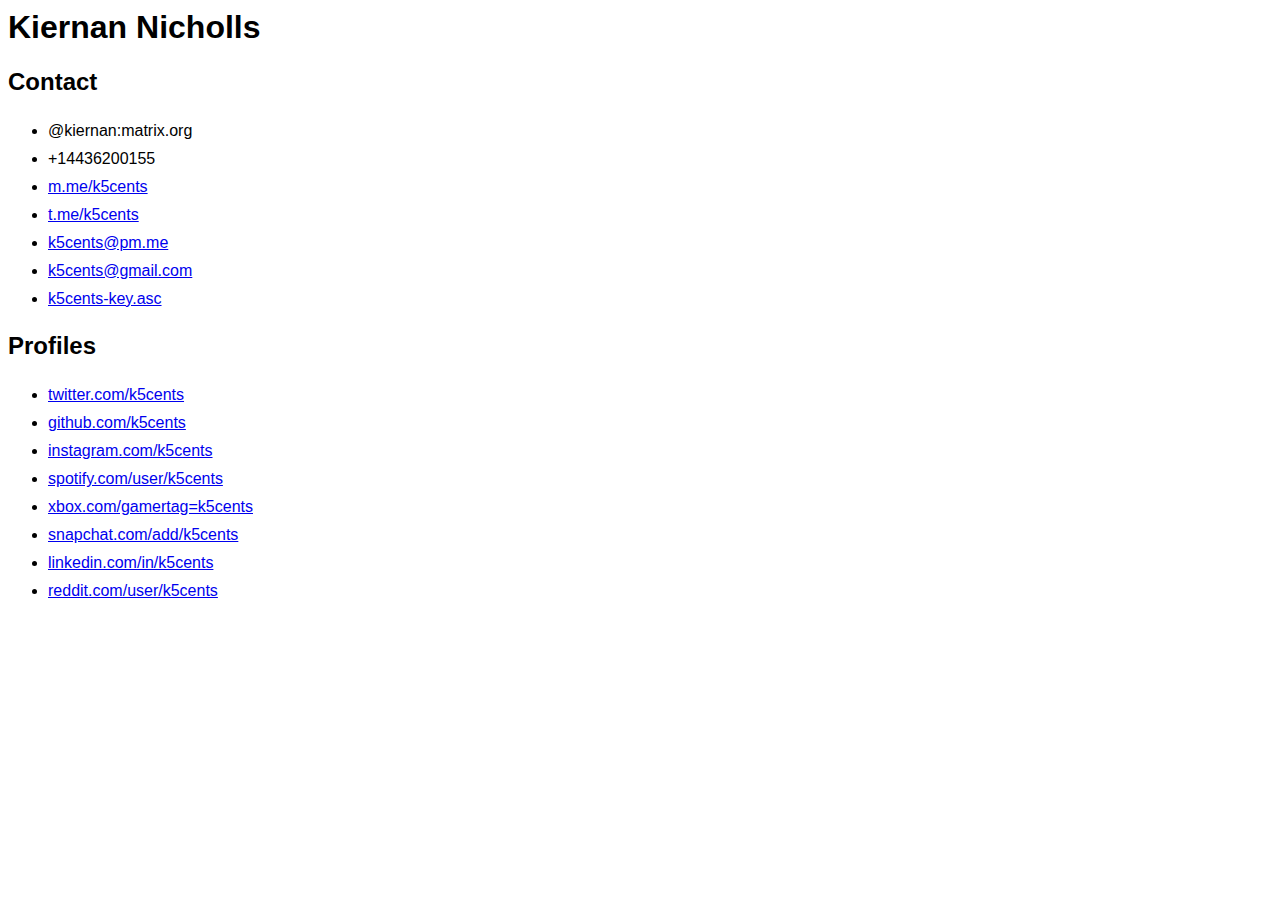
==== commit ba9b4b81: "Sans-serif, left-alligned" ====
--- a/index.html
+++ b/index.html
@@ -5,9 +5,8 @@
       <style>
          body{
          margin:0em auto;
-         max-width:50em;
          padding:0.50em;
-         font:1.2em/1.62 monospace;
+         font:1em/1.75 sans-serif;
          }
          h1,h2,h3 {
          line-height:1.2;
@@ -18,7 +17,7 @@
          }
          }
       </style>
-      <link rel="icon" href="k5cents.com/home/images/favicon.png">
+      <link rel="icon" href="https://k5cents.com/home/images/favicon.png">
    </head>
    <body>
       <article>
@@ -53,4 +52,5 @@
       </article>
    
 
+
 </body></html>
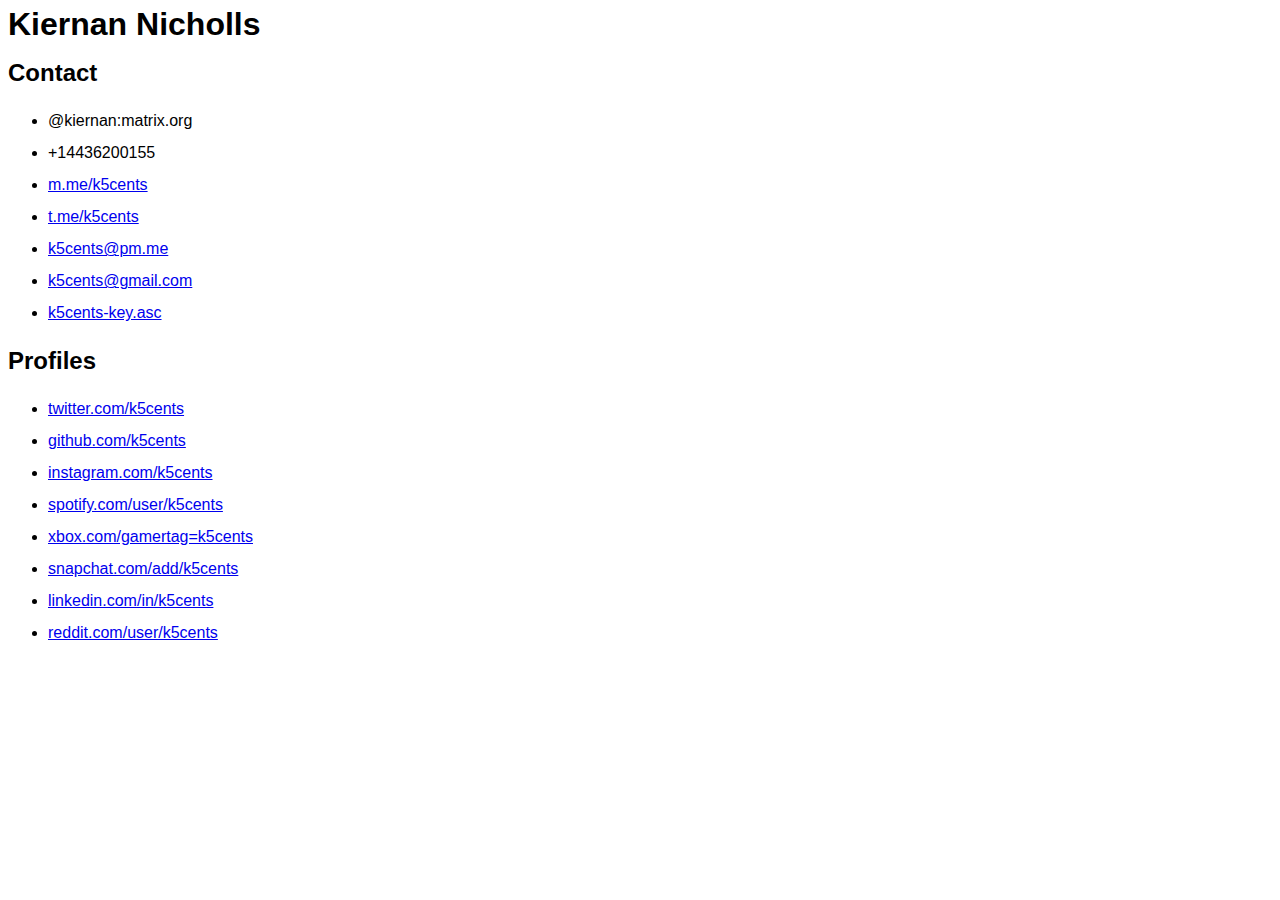
==== commit a861c94f: "Round spacing" ====
--- a/index.html
+++ b/index.html
@@ -6,10 +6,10 @@
          body{
          margin:0em auto;
          padding:0.50em;
-         font:1em/1.75 sans-serif;
+         font:1em/2 sans-serif;
          }
          h1,h2,h3 {
-         line-height:1.2;
+         line-height:1;
          }
          @media print{
          body{
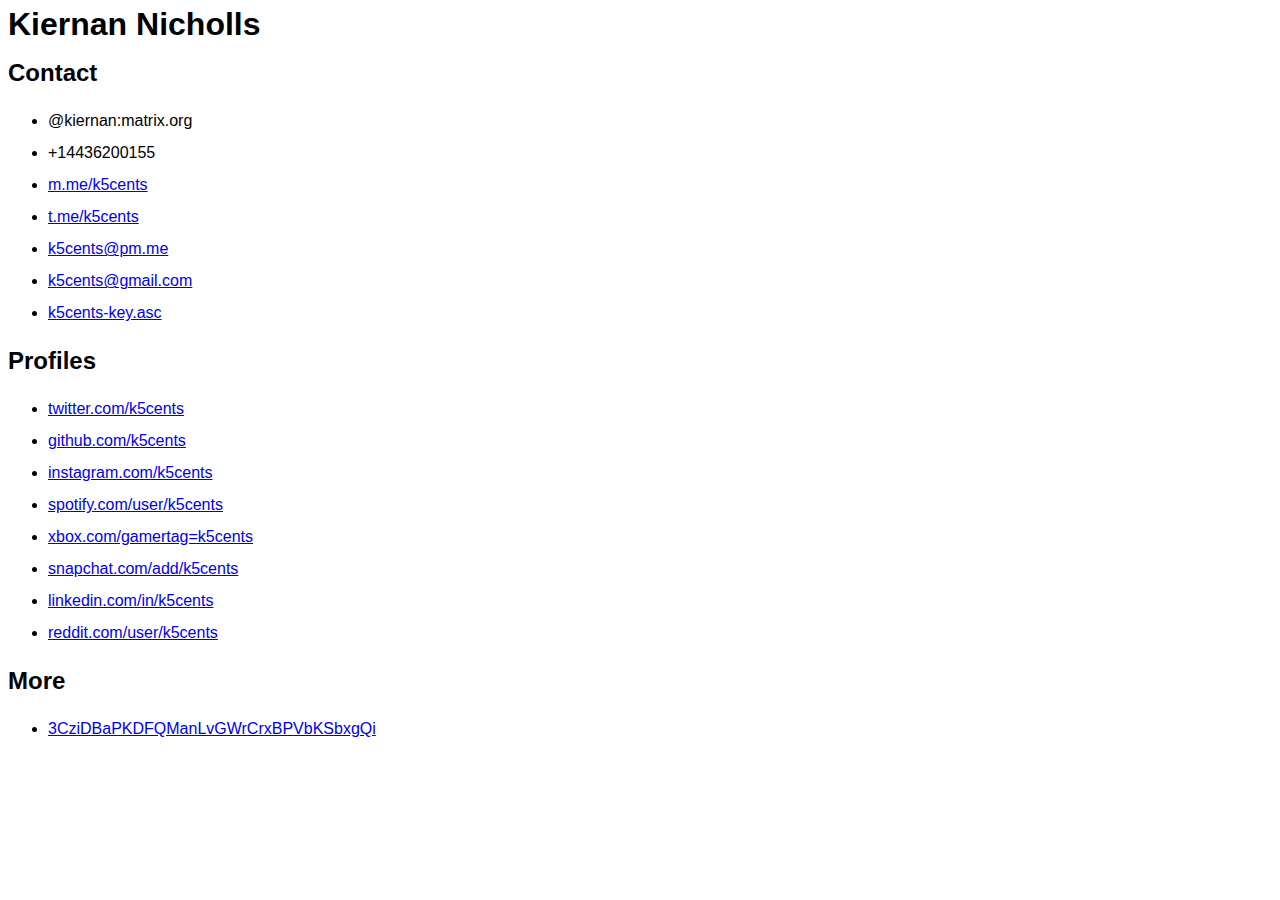
==== commit ad6f9e8b: "Update index.html" ====
--- a/index.html
+++ b/index.html
@@ -1,9 +1,10 @@
-<html lang="en"><head>
-      <meta charset="utf-8">
-      <meta name="viewport" content="width=device-width, initial-scale=1">
-      <title>Kiernan Nicholls</title>
-      <style>
-         body{
+<html lang="en">
+<head>
+    <meta charset="utf-8">
+    <meta name="viewport" content="width=device-width, initial-scale=1">
+    <title>Kiernan Nicholls</title>
+    <style>
+        body{
          margin:0em auto;
          padding:0.50em;
          font:1em/2 sans-serif;
@@ -16,18 +17,16 @@
          max-width:none
          }
          }
-      </style>
-      <link rel="icon" href="https://k5cents.com/home/images/favicon.png">
-   </head>
-   <body>
-      <article>
-         <header>
+    </style>
+    <link rel="icon" href="https://k5cents.com/home/images/favicon.png">
+</head>
+<body>
+    <article>
+        <header>
             <h1>Kiernan Nicholls</h1>
-            
-            
-         </header>
-         <h2>Contact</h2>
-         <ul>
+        </header>
+        <h2>Contact</h2>
+        <ul>
             <li>@kiernan:matrix.org</li>
             <li>+14436200155</li>
             <li><a href="https://m.me/k5cents">m.me/k5cents</a></li>
@@ -35,11 +34,9 @@
             <li><a href="mailto:k5cents@pm.me">k5cents@pm.me</a></li>
             <li><a href="mailto:k5cents@gmail.com">k5cents@gmail.com</a></li>
             <li><a href="https://k5cents.com/home/k5cents-key.asc">k5cents-key.asc</a></li>
-
- 
-         </ul>
-         <h2>Profiles</h2>
-         <ul>
+        </ul>
+        <h2>Profiles</h2>
+        <ul>
             <li><a href="https://twitter.com/k5cents">twitter.com/k5cents</a></li>
             <li><a href="https://github.com/k5cents/">github.com/k5cents</a></li>
             <li><a href="https://www.instagram.com/kj5cents/">instagram.com/k5cents</a></li>
@@ -48,9 +45,13 @@
             <li><a href="https://www.snapchat.com/add/k5cents">snapchat.com/add/k5cents</a></li>
             <li><a href="https://www.linkedin.com/in/k5cents/">linkedin.com/in/k5cents</a></li>
             <li><a href="https://reddit.com/user/k5cents">reddit.com/user/k5cents</a></li>
-         </ul>
-      </article>
-   
+        </ul>
+        <h2>More</h2>
+        <ul>
+            <li><a href="bitcoin:3CziDBaPKDFQManLvGWrCrxBPVbKSbxgQi">3CziDBaPKDFQManLvGWrCrxBPVbKSbxgQi</a></li>
+        </ul>
+    </article>
 
+</body>
 
-</body></html>
+</html>
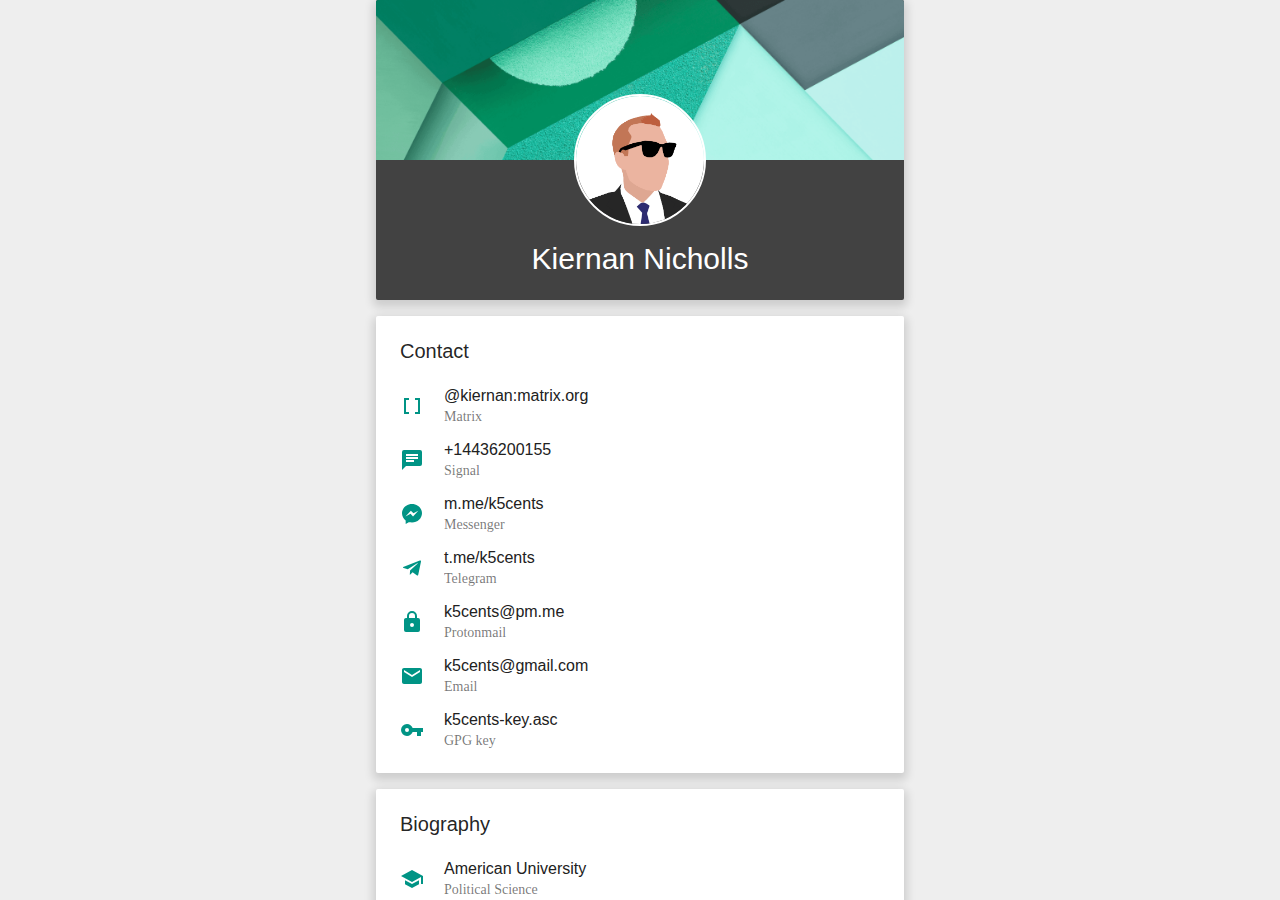
==== commit e354353b: "Return to first design" ====
--- a/index.html
+++ b/index.html
@@ -1,57 +1,313 @@
-<html lang="en">
-<head>
-    <meta charset="utf-8">
-    <meta name="viewport" content="width=device-width, initial-scale=1">
-    <title>Kiernan Nicholls</title>
-    <style>
-        body{
-         margin:0em auto;
-         padding:0.50em;
-         font:1em/2 sans-serif;
-         }
-         h1,h2,h3 {
-         line-height:1;
-         }
-         @media print{
-         body{
-         max-width:none
-         }
-         }
-    </style>
-    <link rel="icon" href="https://k5cents.com/home/images/favicon.png">
-</head>
-<body>
-    <article>
-        <header>
-            <h1>Kiernan Nicholls</h1>
-        </header>
-        <h2>Contact</h2>
-        <ul>
-            <li>@kiernan:matrix.org</li>
-            <li>+14436200155</li>
-            <li><a href="https://m.me/k5cents">m.me/k5cents</a></li>
-            <li><a href="https://t.me/k5cents">t.me/k5cents</a></li>
-            <li><a href="mailto:k5cents@pm.me">k5cents@pm.me</a></li>
-            <li><a href="mailto:k5cents@gmail.com">k5cents@gmail.com</a></li>
-            <li><a href="https://k5cents.com/home/k5cents-key.asc">k5cents-key.asc</a></li>
-        </ul>
-        <h2>Profiles</h2>
-        <ul>
-            <li><a href="https://twitter.com/k5cents">twitter.com/k5cents</a></li>
-            <li><a href="https://github.com/k5cents/">github.com/k5cents</a></li>
-            <li><a href="https://www.instagram.com/kj5cents/">instagram.com/k5cents</a></li>
-            <li><a href="https://play.spotify.com/user/1299022109">spotify.com/user/k5cents</a></li>
-            <li><a href="https://account.xbox.com/en-us/Profile?Gamertag=K5cents">xbox.com/gamertag=k5cents</a></li>
-            <li><a href="https://www.snapchat.com/add/k5cents">snapchat.com/add/k5cents</a></li>
-            <li><a href="https://www.linkedin.com/in/k5cents/">linkedin.com/in/k5cents</a></li>
-            <li><a href="https://reddit.com/user/k5cents">reddit.com/user/k5cents</a></li>
-        </ul>
-        <h2>More</h2>
-        <ul>
-            <li><a href="bitcoin:3CziDBaPKDFQManLvGWrCrxBPVbKSbxgQi">3CziDBaPKDFQManLvGWrCrxBPVbKSbxgQi</a></li>
-        </ul>
-    </article>
-
-</body>
-
-</html>
+<html lang="en" dir="ltr" data-ink-version="5.2.4"><head>
+    <meta name="viewport" content="width=device-width,initial-scale=1,minimum-scale=1,maximum-scale=1,user-scalable=no,minimal-ui">
+    <meta name="mobile-web-app-capable" content="yes">
+    <meta name="application-name" content="Kiernan Nicholls">
+  <style>@keyframes quantumWizBoxInkSpread{0%{-webkit-transform:translate(-50%,-50%) scale(.2);transform:translate(-50%,-50%) scale(.2)}to{-webkit-transform:translate(-50%,-50%) scale(2.2);transform:translate(-50%,-50%) scale(2.2)}}@-webkit-keyframes quantumWizBoxInkSpread{0%{-webkit-transform:translate(-50%,-50%) scale(.2);transform:translate(-50%,-50%) scale(.2)}to{-webkit-transform:translate(-50%,-50%) scale(2.2);transform:translate(-50%,-50%) scale(2.2)}}@keyframes quantumWizIconFocusPulse{0%{-webkit-transform:translate(-50%,-50%) scale(1.5);transform:translate(-50%,-50%) scale(1.5);opacity:0}to{-webkit-transform:translate(-50%,-50%) scale(2);transform:translate(-50%,-50%) scale(2);opacity:1}}@-webkit-keyframes quantumWizIconFocusPulse{0%{-webkit-transform:translate(-50%,-50%) scale(1.5);transform:translate(-50%,-50%) scale(1.5);opacity:0}to{-webkit-transform:translate(-50%,-50%) scale(2);transform:translate(-50%,-50%) scale(2);opacity:1}}@keyframes quantumWizRadialInkSpread{0%{-webkit-transform:scale(1.5);transform:scale(1.5);opacity:0}to{-webkit-transform:scale(2.5);transform:scale(2.5);opacity:1}}@-webkit-keyframes quantumWizRadialInkSpread{0%{-webkit-transform:scale(1.5);transform:scale(1.5);opacity:0}to{-webkit-transform:scale(2.5);transform:scale(2.5);opacity:1}}@keyframes quantumWizRadialInkFocusPulse{0%{-webkit-transform:scale(2);transform:scale(2);opacity:0}to{-webkit-transform:scale(2.5);transform:scale(2.5);opacity:1}}@-webkit-keyframes quantumWizRadialInkFocusPulse{0%{-webkit-transform:scale(2);transform:scale(2);opacity:0}to{-webkit-transform:scale(2.5);transform:scale(2.5);opacity:1}}
+    .eejsDc{overflow-y:auto;-webkit-overflow-scrolling:touch}
+    .k5MVbc{height:52px;width:100%}
+    .Jvazdb{overflow-y:hidden;background:#eee;position:absolute;bottom:0;left:0;right:0;top:0}
+    .zP0lT{display:none}html{height:100%;overflow:hidden}body{height:100%;overflow:hidden;-webkit-font-smoothing:antialiased;color:#212121;font-family:Roboto,RobotoDraft,Helvetica,Arial,sans-serif;margin:0;-webkit-text-size-adjust:100%;text-size-adjust:100%}textarea{font-family:Roboto,RobotoDraft,Helvetica,Arial,sans-serif}button{outline:none}a{text-decoration:none;color:#212121}img{border:none}*{-webkit-tap-highlight-color:transparent}#apps-debug-tracers{display:none}
+    .JZUAbb{position:absolute;display:block;left:0;right:0;top:0;bottom:0;width:100%;height:auto;margin:auto}
+    .Rgr1Jc{background-color:#424242;-webkit-border-radius:2px;border-radius:2px;-webkit-box-shadow:0 4px 10px 3px rgba(0,0,0,0.14);box-shadow:0 4px 10px 3px rgba(0,0,0,0.14);color:#fff;margin:0;outline:none;padding-bottom:24px;text-align:center}
+    .XGrszf{border-top-left-radius:2px;border-top-right-radius:2px;max-height:160px;overflow-y:hidden;position:relative}
+    .JvYz0{height:66px}
+    .NkN0Fc{border:2px solid #fff;-webkit-border-radius:50%;border-radius:50%;display:inline-block;height:128px;-webkit-transform:translateY(-50%);transform:translateY(-50%);width:128px}
+    .qsScTb{font:500 30px Roboto,RobotoDraft,Helvetica,Arial,sans-serif;font-weight:400;margin-top:16px;padding:0 16px;overflow:hidden;text-overflow:ellipsis;white-space:nowrap}
+    .XVzU0b{height:16px;width:16px}
+    .jmOUCb{background-color:#fff;-webkit-border-radius:2px;border-radius:2px;-webkit-box-shadow:0 4px 10px 3px rgba(0,0,0,0.14);box-shadow:0 4px 10px 3px rgba(0,0,0,0.14);margin:16px 0;padding:24px;position:relative;opacity:0;-webkit-transform:translateY(250px);transform:translateY(250px)}
+    .FPE87d{margin-top:24px}
+    .o30VSc{color:rgba(0,0,0,0.87);font:500 20px Roboto,RobotoDraft,Helvetica,Arial,sans-serif}
+    .uqKsgd{margin-top:16px}
+    .BgK4Ef{display:-webkit-box;display:-moz-box;display:-webkit-flex;display:-ms-flexbox;display:flex;font:400 16px Roboto,RobotoDraft,Helvetica,Arial,sans-serif;margin-top:16px}
+    .T0a1N{margin:auto 0 auto auto;opacity:0;padding-left:16px}
+    .Jo4rff{color:#757575;margin:auto 20px auto 0}
+    .Y5upsc{color:rgba(0,0,0,0.54);display:block;font:400 14px Roboto;margin-top:4px;text-overflow:ellipsis;overflow:hidden}
+    .qP4pPe{display:none;overflow:hidden;-webkit-transition:height .4s ease-out,visibility 0s ease .4s;transition:height .4s ease-out,visibility 0s ease .4s;visibility:hidden}@media (max-width:528px){
+    .BF12D{height:56px;margin:0 -16px -16px}}
+    .Mytuic{display:inline-block;height:24px;width:24px}
+    .J3yWx{fill:#009485}
+    .HqF2de{display:-webkit-box;display:-moz-box;display:-webkit-flex;display:-ms-flexbox;display:flex;width:100%;height:100%}
+    .fvhRlc{margin:0 auto;position:relative;width:528px;opacity:0}
+  </style>
+      <title>Kiernan Nicholls</title>
+      <link rel="icon" href="/home/images/favicon.png">
+   </head>
+      <body>
+        <c-wiz jsrenderer="cLVvm" class="gLYlfd Jvazdb XUFn6e eejsDc nWGHWc" jslog="7331; 6:115031484444404544701; track:impression" data-rc="US" jsshadow="" jsdata=" oBpl3c;115031484444404544701;9 y3GrPb;115031484444404544701;3 VJa9i;115031484444404544701;16 tCHXjf;115031484444404544701;6 CMRvn;_;7" data-p="%.@.&quot;115031484444404544701&quot;]
+         " jscontroller="vGxNm" jsaction="rcuQ6b:npT2md;swayMe:wmgOkb;IBB03b:Zq1hcb;JZCswc:nEN5Yb;RudXue:.CLIENT" data-node-index="0;0" jsmodel="hc6Ubd" data-view-instance-id="/:id/about,/:id/about/,/profile/:id/about,/profile/:id/about/-V0" style="z-index: 1;">
+         <div class="kqngbc O1bNWe " jsname="a9kxte">
+            <div jsname="qJTHM" class="DAbEod" role="main">
+               <content>
+                  <c-wiz jsrenderer="xiSSwe" class="HqF2de eejsDc" data-oid="115031484444404544701" jslog="" role="dialog" jsshadow="" jsdata="" data-p="%.@.&quot;115031484444404544701&quot;,[1,2,11,5,9,12,10]
+                     ,1]
+                     " jscontroller="O6AHLd" jsaction="click:Iy8Ndc; keydown:wcIc4; touchstart:UrsOsc;swayMe:wmgOkb;psB4Wd:btvfAc;rcuQ6b:rcuQ6b;xRhIYd:zSFKlc;" data-node-index="2;0" jsmodel="hc6Ubd BNaL6d">
+                     <div class="fvhRlc" jsname="tGN4P" jslog="17764; track:impression" jsaction="click:Iy8Ndc; touchstart:UrsOsc;xRhIYd:zSFKlc;" style="opacity: 1;">
+                        <div class="Rgr1Jc" jsname="tJHJj" role="region" jslog="18794; track:impression">
+                           <div class="XGrszf" jsname="KPZkec">
+                              <div class="E68jgf" style="/*9RlwKJ/Jqp9n5EKEARPANX5d77w*/padding-top: 30.3%"><img class="JZUAbb" src="/home/images/banner.png" height="160" width="528" alt="">
+                              </div>
+                           </div>
+                           <div class="JvYz0"><img src="/home/images/avi.png" class="NkN0Fc" jsname="SRZeM"></div>
+                           <div class="qsScTb" jsname="wTPKKc">Kiernan Nicholls</div>
+                        </div>
+                        <div class="jmOUCb X1PIM" jsname="WsjYwc" role="region" aria-label="Contact" jslog="18795; track:impression" jscontroller="jVSpvc" jsaction="rcuQ6b:rcuQ6b;swayMe:mhSdVe;JIbuQc:KoToPc(b7Pkmc),YW3t2b(p3AEq),l7UOE(hs1vib)" style="transform: translateY(0px); opacity: 1;">
+                           <div role="heading" aria-level="1" class="o30VSc">Contact</div>
+                           <div class="FPE87d">
+                              <div class="uqKsgd" role="list" jsname="Vv5YZb">
+                                 
+                                 
+                              <div role="listitem" class="BgK4Ef ">
+                                    <div class="Jo4rff" aria-label="Messenger">
+                                       <div class="Mytuic J3yWx">
+                                          <svg width="100%" height="100%" viewBox="0 0 24 24">
+                                             <path d="M15,4V6H18V18H15V20H20V4M4,4V20H9V18H6V6H9V4H4Z"></path>
+                                          </svg>
+                                       </div>
+                                    </div>
+                                    <div class="mGa2db">
+                                       <a href="https://matrix.to/#/@kiernan:matrix.org" class="DOdATc">@kiernan:matrix.org</a>
+                                       <a href="https://matrix.to/#/@kiernan:matrix.org" class="Y5upsc" target="_blank">Matrix</a>
+                                    </div>
+                                 </div><div role="listitem" class="BgK4Ef ">
+                                    <div class="Jo4rff" aria-label="Messenger">
+                                       <div class="Mytuic J3yWx">
+                                          <svg width="100%" height="100%" viewBox="0 0 24 24">
+                                             <path d="M20,2H4A2,2 0 0,0 2,4V22L6,18H20A2,2 0 0,0 22,16V4A2,2 0 0,0 20,2M6,9H18V11H6M14,14H6V12H14M18,8H6V6H18"></path>
+                                          </svg>
+                                       </div>
+                                    </div>
+                                    <div class="mGa2db">
+                                       <a class="DOdATc">+14436200155</a>
+                                       <a href="https://signal.org" class="Y5upsc" target="_blank">Signal</a>
+                                    </div>
+                                 </div><div role="listitem" class="BgK4Ef ">
+                                    <div class="Jo4rff" aria-label="Messenger">
+                                       <div class="Mytuic J3yWx">
+                                          <svg width="100%" height="100%" viewBox="0 0 24 24">
+                                             <path d="M12,2C6.5,2 2,6.14 2,11.25C2,14.13 3.42,16.7 5.65,18.4L5.71,22L9.16,20.12L9.13,20.11C10.04,20.36 11,20.5 12,20.5C17.5,20.5 22,16.36 22,11.25C22,6.14 17.5,2 12,2M13.03,14.41L10.54,11.78L5.5,14.41L10.88,8.78L13.46,11.25L18.31,8.78L13.03,14.41Z"></path>
+                                          </svg>
+                                       </div>
+                                    </div>
+                                    <div class="mGa2db">
+                                       <a class="DOdATc" href="https://m.me/k5cents">m.me/k5cents</a>
+                                       <a href="https://m.me/k5cents" class="Y5upsc" target="_blank">Messenger</a>
+                                    </div>
+                                 </div>
+                              <div role="listitem" class="BgK4Ef ">
+                                    <div class="Jo4rff" aria-label="Messenger">
+                                       <div class="Mytuic J3yWx">
+                                          <svg width="100%" height="100%" viewBox="0 0 24 24">
+                                             <path d="M9.78,18.65L10.06,14.42L17.74,7.5C18.08,7.19 17.67,7.04 17.22,7.31L7.74,13.3L3.64,12C2.76,11.75 2.75,11.14 3.84,10.7L19.81,4.54C20.54,4.21 21.24,4.72 20.96,5.84L18.24,18.65C18.05,19.56 17.5,19.78 16.74,19.36L12.6,16.3L10.61,18.23C10.38,18.46 10.19,18.65 9.78,18.65Z"></path>
+                                          </svg>
+                                       </div>
+                                    </div>
+                                    <div class="mGa2db">
+                                       <a class="DOdATc" href="https://t.me/k5cents">t.me/k5cents</a>
+                                       <a href="https://t.me/k5cents" class="Y5upsc" target="_blank">Telegram</a>
+                                    </div>
+                                 </div><div role="listitem" class="BgK4Ef ">
+                                    <div class="Jo4rff" aria-label="Email">
+                                       <div class="Mytuic J3yWx">
+                                          <svg width="100%" height="100%" viewBox="0 0 24 24">
+                                             <path d="M12,17A2,2 0 0,0 14,15C14,13.89 13.1,13 12,13A2,2 0 0,0 10,15A2,2 0 0,0 12,17M18,8A2,2 0 0,1 20,10V20A2,2 0 0,1 18,22H6A2,2 0 0,1 4,20V10C4,8.89 4.9,8 6,8H7V6A5,5 0 0,1 12,1A5,5 0 0,1 17,6V8H18M12,3A3,3 0 0,0 9,6V8H15V6A3,3 0 0,0 12,3Z"></path>
+                                          </svg>
+                                       </div>
+                                    </div>
+                                    <div class="mGa2db">
+                                       <a class="DOdATc" href="mailto:k5cents@protonmail.com" target="_blank">k5cents@pm.me</a>
+                                       <a class="Y5upsc" href="mailto:k5cents@protonmail.com" target="_blank">Protonmail</a>
+                                    </div>
+                                    <div class="T0a1N"></div>
+                                 </div><div role="listitem" class="BgK4Ef ">
+                                    <div class="Jo4rff" aria-label="Email">
+                                       <div class="Mytuic J3yWx">
+                                          <svg width="100%" height="100%" viewBox="0 0 24 24">
+                                             <path d="M20 4H4c-1.1 0-1.99.9-1.99 2L2 18c0 1.1.9 2 2 2h16c1.1 0 2-.9 2-2V6c0-1.1-.9-2-2-2zm0 4l-8 5-8-5V6l8 5 8-5v2z"></path>
+                                          </svg>
+                                       </div>
+                                    </div>
+                                    <div class="mGa2db">
+                                       <a class="DOdATc" href="mailto:k5cents@gmail.com" target="_blank">k5cents@gmail.com</a>
+                                       <a class="Y5upsc" href="mailto:k5cents@gmail.com" target="_blank">Email</a>
+                                    </div>
+                                    <div class="T0a1N"></div>
+                                 </div><div role="listitem" class="BgK4Ef ">
+                              <div class="Jo4rff" aria-label="Email Secure">
+                                 <div class="Mytuic J3yWx">
+                                    <svg width="100%" height="100%" viewBox="0 0 24 24">
+                                       <path d="M7,14A2,2 0 0,1 5,12A2,2 0 0,1 7,10A2,2 0 0,1 9,12A2,2 0 0,1 7,14M12.65,10C11.83,7.67 9.61,6 7,6A6,6 0 0,0 1,12A6,6 0 0,0 7,18C9.61,18 11.83,16.33 12.65,14H17V18H21V14H23V10H12.65Z"></path>
+                                    </svg>
+                                 </div>
+                              </div>
+                              <div class="mGa2db"><a class="DOdATc" target="_blank" href="https://raw.githubusercontent.com/k5cents/k5cents.github.io/master/k5cents-key.asc">k5cents-key.asc</a><a href="https://raw.githubusercontent.com/k5cents/k5cents.github.io/master/k5cents-key.asc" class="Y5upsc">GPG key</a></div>
+                           </div></div>
+                           </div>
+                        </div>
+                        <div class="jmOUCb kS2wne" jsname="WsjYwc" role="region" aria-label="Places" jslog="18806; track:impression" jscontroller="jVSpvc" jsaction="rcuQ6b:rcuQ6b;swayMe:mhSdVe;JIbuQc:KoToPc(b7Pkmc),YW3t2b(p3AEq),l7UOE(hs1vib)" style="transform: translateY(0px); opacity: 1;">
+                           <div role="heading" aria-level="1" class="o30VSc">Biography</div>
+                           <div class="FPE87d">
+                              <div class="uqKsgd" role="list" jsname="Vv5YZb">
+                                 <div role="listitem" class="BgK4Ef ">
+                                    <div class="Jo4rff" aria-label="Snapchat">
+                                       <div class="Mytuic J3yWx">
+                                          <svg width="100%" height="100%" viewBox="0 0 24 24">
+                                             <path d="M12,3L1,9L12,15L21,10.09V17H23V9M5,13.18V17.18L12,21L19,17.18V13.18L12,17L5,13.18Z"></path>
+                                          </svg>
+                                       </div>
+                                    </div>
+                                    <div class="mGa2db"><a class="DOdATc" href="https://www.american.edu/" target="_blank">American University</a><a href="https://www.american.edu/spa/ma-pols/" class="Y5upsc">Political Science</a>
+                                    </div>
+                                 </div>
+                              <div role="listitem" class="BgK4Ef ">
+                                    <div class="Jo4rff" aria-label="Snapchat">
+                                       <div class="Mytuic J3yWx">
+                                          <svg width="100%" height="100%" viewBox="0 0 24 24">
+                                             <path d="M10,2H14A2,2 0 0,1 16,4V6H20A2,2 0 0,1 22,8V19A2,2 0 0,1 20,21H4C2.89,21 2,20.1 2,19V8C2,6.89 2.89,6 4,6H8V4C8,2.89 8.89,2 10,2M14,6V4H10V6H14Z"></path>
+                                          </svg>
+                                       </div>
+                                    </div>
+                                    <div class="mGa2db"><a class="DOdATc" href="https://www.american.edu/" target="_blank">United States Senate</a><a href="https://www.american.edu/spa/ma-pols/" class="Y5upsc">Intern</a>
+                                    </div>
+                                 </div><div role="listitem" class="BgK4Ef ">
+                                    <div class="Jo4rff" aria-label="Snapchat">
+                                       <div class="Mytuic J3yWx">
+                                          <svg width="100%" height="100%" viewBox="0 0 24 24">
+                                             <path d="M12,11.5A2.5,2.5 0 0,1 9.5,9A2.5,2.5 0 0,1 12,6.5A2.5,2.5 0 0,1 14.5,9A2.5,2.5 0 0,1 12,11.5M12,2A7,7 0 0,0 5,9C5,14.25 12,22 12,22C12,22 19,14.25 19,9A7,7 0 0,0 12,2Z"></path>
+                                          </svg>
+                                       </div>
+                                    </div>
+                                    <div class="mGa2db"><a class="DOdATc" href="https://goo.gl/maps/DqkUS5xz7gM2" target="_blank">Washington, DC</a><a href="https://goo.gl/maps/DqkUS5xz7gM2" class="Y5upsc">Residence</a>
+                                    </div>
+                                 </div><div role="listitem" class="BgK4Ef ">
+                                    <div class="Jo4rff" aria-label="Baby">
+                                       <div class="Mytuic J3yWx">
+                                          <svg width="100%" height="100%" viewBox="0 0 24 24">
+                                             <path d="M18.5,4A2.5,2.5 0 0,1 21,6.5A2.5,2.5 0 0,1 18.5,9A2.5,2.5 0 0,1 16,6.5A2.5,2.5 0 0,1 18.5,4M4.5,20A1.5,1.5 0 0,1 3,18.5A1.5,1.5 0 0,1 4.5,17H11.5A1.5,1.5 0 0,1 13,18.5A1.5,1.5 0 0,1 11.5,20H4.5M16.09,19L14.69,15H11L6.75,10.75C6.75,10.75 9,8.25 12.5,8.25C15.5,8.25 15.85,9.25 16.06,9.87L18.92,18C19.2,18.78 18.78,19.64 18,19.92C17.22,20.19 16.36,19.78 16.09,19Z"></path>
+                                          </svg>
+                                       </div>
+                                    </div>
+                                    <div class="mGa2db"><a class="DOdATc" href="https://goo.gl/maps/X5mkX71Uuv12" target="_blank">Morrisville, VT</a><a href="https://goo.gl/maps/X5mkX71Uuv12" class="Y5upsc">Birthplace</a>
+                                    </div>
+                                 </div>
+                              </div>
+                           </div>
+                        </div><div class="jmOUCb xQxIpc sMVRZe" jsname="WsjYwc" role="region" aria-label="Links" jslog="18802; track:impression" jscontroller="jVSpvc" jsaction="rcuQ6b:rcuQ6b;swayMe:mhSdVe;JIbuQc:KoToPc(b7Pkmc),YW3t2b(p3AEq),l7UOE(hs1vib)" style="transform: translateY(0px); opacity: 1;">
+                           <div role="heading" aria-level="1" class="o30VSc">Profiles</div>
+                           <div class="FPE87d">
+                              <div class="uqKsgd" role="list" jsname="Vv5YZb">
+                                 
+                                 
+                                 
+                                 <div role="listitem" class="BgK4Ef ">
+                                    <div class="Jo4rff" aria-label="Reddit">
+                                       <div class="Mytuic J3yWx">
+                                          <svg width="100%" height="100%" viewBox="0 0 24 24">
+                                             <path d="M9,22A1,1 0 0,1 8,21V18H4A2,2 0 0,1 2,16V4C2,2.89 2.9,2 4,2H20A2,2 0 0,1 22,4V16A2,2 0 0,1 20,18H13.9L10.2,21.71C10,21.9 9.75,22 9.5,22V22H9Z"></path>
+                                          </svg>
+                                       </div>
+                                    </div>
+                                    <div class="mGa2db"><a class="DOdATc" href="https://twitter.com/k5cents" target="_blank">Twitter</a><a href="https://twitter.com/k5cents" class="Y5upsc" target="_blank">twitter.com/k5cents</a></div>
+                                 </div><div role="listitem" class="BgK4Ef ">
+                                    <div class="Jo4rff" aria-label="Reddit">
+                                       <div class="Mytuic J3yWx">
+                                          <svg width="100%" height="100%" viewBox="0 0 24 24">
+                                             <path d="M8,3A2,2 0 0,0 6,5V9A2,2 0 0,1 4,11H3V13H4A2,2 0 0,1 6,15V19A2,2 0 0,0 8,21H10V19H8V14A2,2 0 0,0 6,12A2,2 0 0,0 8,10V5H10V3M16,3A2,2 0 0,1 18,5V9A2,2 0 0,0 20,11H21V13H20A2,2 0 0,0 18,15V19A2,2 0 0,1 16,21H14V19H16V14A2,2 0 0,1 18,12A2,2 0 0,1 16,10V5H14V3H16Z"></path>
+                                          </svg>
+                                       </div>
+                                    </div>
+                                    <div class="mGa2db"><a class="DOdATc" href="https://github.com/k5cents/" target="_blank">Github</a><a href="https://github.com/k5cents/" class="Y5upsc" target="_blank">github.com/k5cents</a></div>
+                                 </div><div role="listitem" class="BgK4Ef ">
+                                    <div class="Jo4rff" aria-label="Reddit">
+                                       <div class="Mytuic J3yWx">
+                                          <svg width="100%" height="100%" viewBox="0 0 24 24">
+                                             <path d="M8.5,13.5L11,16.5L14.5,12L19,18H5M21,19V5C21,3.89 20.1,3 19,3H5A2,2 0 0,0 3,5V19A2,2 0 0,0 5,21H19A2,2 0 0,0 21,19Z"></path>
+                                          </svg>
+                                       </div>
+                                    </div>
+                                    <div class="mGa2db"><a class="DOdATc" href="https://www.instagram.com/kj5cents/" target="_blank">Instagram</a><a href="https://www.instagram.com/kj5cents/" class="Y5upsc" target="_blank">instagram.com/k5cents</a></div>
+                                 </div><div role="listitem" class="BgK4Ef ">
+                                    <div class="Jo4rff" aria-label="Spotify">
+                                       <div class="Mytuic J3yWx">
+                                          <svg width="100%" height="100%" viewBox="0 0 24 24">
+                                             <path d="M16,9H13V14.5A2.5,2.5 0 0,1 10.5,17A2.5,2.5 0 0,1 8,14.5A2.5,2.5 0 0,1 10.5,12C11.07,12 11.58,12.19 12,12.5V7H16M19,3H5A2,2 0 0,0 3,5V19A2,2 0 0,0 5,21H19A2,2 0 0,0 21,19V5A2,2 0 0,0 19,3Z"></path>
+                                          </svg>
+                                       </div>
+                                    </div>
+                                    <div class="mGa2db"><a class="DOdATc" href="https://play.spotify.com/user/1299022109" target="_blank">Spotify</a><a href="https://play.spotify.com/user/1299022109" target="_blank" class="Y5upsc">spotify.com/user/k5cents</a></div>
+                                 </div>
+                                 
+                                 <div role="listitem" class="BgK4Ef ">
+                                    <div class="Jo4rff" aria-label="Xbox">
+                                       <div class="Mytuic J3yWx">
+                                          <svg width="100%" height="100%" viewBox="0 0 24 24">
+                                             <path d="M16.5,9L13.5,12L16.5,15H22V9M9,16.5V22H15V16.5L12,13.5M7.5,9H2V15H7.5L10.5,12M15,7.5V2H9V7.5L12,10.5L15,7.5Z"></path>
+                                          </svg>
+                                       </div>
+                                    </div>
+                                    <div class="mGa2db"><a class="DOdATc" href="https://account.xbox.com/en-us/Profile?Gamertag=K5cents" target="_blank">Xbox</a><a href="https://account.xbox.com/en-us/Profile?Gamertag=K5cents" class="Y5upsc">xbox.com/gamertag=k5cents</a></div>
+                                 </div><div role="listitem" class="BgK4Ef ">
+                                    <div class="Jo4rff" aria-label="Reddit">
+                                       <div class="Mytuic J3yWx">
+                                          <svg width="100%" height="100%" viewBox="0 0 24 24">
+                                             <path d="M5,14L8.5,9.5L11,12.5L14.5,8L19,14M20,2H4A2,2 0 0,0 2,4V22L6,18H20A2,2 0 0,0 22,16V4C22,2.89 21.1,2 20,2Z"></path>
+                                          </svg>
+                                       </div>
+                                    </div>
+                                    <div class="mGa2db"><a class="DOdATc" href="https://www.snapchat.com/add/k5cents" target="_blank">Snapchat</a><a href="https://www.snapchat.com/add/k5cents" class="Y5upsc">snapchat.com/add/k5cents</a></div>
+                                 </div>
+                                 
+                              <div role="listitem" class="BgK4Ef ">
+                                    <div class="Jo4rff" aria-label="Xbox">
+                                       <div class="Mytuic J3yWx">
+                                          <svg width="100%" height="100%" viewBox="0 0 24 24">
+                                             <path d="M13.5,8H12V13L16.28,15.54L17,14.33L13.5,12.25V8M13,3A9,9 0 0,0 4,12H1L4.96,16.03L9,12H6A7,7 0 0,1 13,5A7,7 0 0,1 20,12A7,7 0 0,1 13,19C11.07,19 9.32,18.21 8.06,16.94L6.64,18.36C8.27,20 10.5,21 13,21A9,9 0 0,0 22,12A9,9 0 0,0 13,3"></path>
+                                          </svg>
+                                       </div>
+                                    </div>
+                                    <div class="mGa2db"><a class="DOdATc" href="https://www.linkedin.com/in/k5cents/" target="_blank">LinkedIn</a><a href="https://www.linkedin.com/in/k5cents/" class="Y5upsc">xbox.com/gamertag=k5cents</a></div>
+                                 </div><div role="listitem" class="BgK4Ef ">
+                                    <div class="Jo4rff" aria-label="Reddit">
+                                       <div class="Mytuic J3yWx">
+                                          <svg width="100%" height="100%" viewBox="0 0 24 24">
+                                             <path d="M17,12V3A1,1 0 0,0 16,2H3A1,1 0 0,0 2,3V17L6,13H16A1,1 0 0,0 17,12M21,6H19V15H6V17A1,1 0 0,0 7,18H18L22,22V7A1,1 0 0,0 21,6Z"></path>
+                                          </svg>
+                                       </div>
+                                    </div>
+                                    <div class="mGa2db"><a class="DOdATc" href="https://reddit.com/user/k5cents" target="_blank">Reddit</a><a href="https://reddit.com/user/k5cents" class="Y5upsc" target="_blank">reddit.com/user/k5cents</a></div>
+                                 </div></div>
+                           </div>
+                        </div>
+                        
+                        <div class="jmOUCb X1PIM" jsname="WsjYwc" role="region" aria-label="Contact" jslog="18795; track:impression" jscontroller="jVSpvc" jsaction="rcuQ6b:rcuQ6b;swayMe:mhSdVe;JIbuQc:KoToPc(b7Pkmc),YW3t2b(p3AEq),l7UOE(hs1vib)" style="transform: translateY(0px); opacity: 1;">
+                           <div role="heading" aria-level="1" class="o30VSc">Cryptocurrency</div><div role="listitem" class="BgK4Ef ">
+                              <div class="Jo4rff" aria-label="Lock">
+                                 <div class="Mytuic J3yWx">
+                                    <svg width="100%" height="100%" viewBox="0 0 24 24">
+                                       <path d="M12,2A10,10 0 0,1 22,12A10,10 0 0,1 12,22A10,10 0 0,1 2,12A10,10 0 0,1 12,2M12,4A8,8 0 0,0 4,12A8,8 0 0,0 12,20A8,8 0 0,0 20,12A8,8 0 0,0 12,4M11,17V16H9V14H13V13H10A1,1 0 0,1 9,12V9A1,1 0 0,1 10,8H11V7H13V8H15V10H11V11H14A1,1 0 0,1 15,12V15A1,1 0 0,1 14,16H13V17H11Z"></path>
+                                    </svg>
+                                 </div>
+                              </div>
+                              <div class="mGa2db"><a class="DOdATc" target="_blank">Coinbase Referal</a><a href="https://www.coinbase.com/join/52e5566ad6fa6e8104000051" class="Y5upsc">52e5566ad6fa6e8104000051</a></div>
+                           </div><div role="listitem" class="BgK4Ef ">
+                              <div class="Jo4rff" aria-label="Lock">
+                                 <div class="Mytuic J3yWx">
+                                    <svg width="100%" height="100%" viewBox="0 0 24 24">
+                                       <path d="M21,18V19A2,2 0 0,1 19,21H5C3.89,21 3,20.1 3,19V5A2,2 0 0,1 5,3H19A2,2 0 0,1 21,5V6H12C10.89,6 10,6.9 10,8V16A2,2 0 0,0 12,18M12,16H22V8H12M16,13.5A1.5,1.5 0 0,1 14.5,12A1.5,1.5 0 0,1 16,10.5A1.5,1.5 0 0,1 17.5,12A1.5,1.5 0 0,1 16,13.5Z"></path>
+                                    </svg>
+                                 </div>
+                              </div>
+                              <div class="mGa2db"><a class="DOdATc" target="_blank">Bitcoin</a><a href="bitcoin:3CziDBaPKDFQManLvGWrCrxBPVbKSbxgQi" class="Y5upsc">3CziDBaPKDFQManLvGWrCrxBPVbKSbxgQi</a></div>
+                           </div>
+                           <div class="FPE87d">
+                              <center>
+                                <img src="[data-uri]%0D%0ASUMgIi0vL1czQy8vRFREIFNWRyAxLjEvL0VOIiAiaHR0cDovL3d3dy53My5vcmcvR3JhcGhpY3Mv%0D%0AU1ZHLzEuMS9EVEQvc3ZnMTEuZHRkIj4KPHN2ZyB4bWxucz0iaHR0cDovL3d3dy53My5vcmcvMjAw%0D%0AMC9zdmciIHZlcnNpb249IjEuMSIgdmlld0JveD0iMCAwIDM3IDM3IiBzdHJva2U9Im5vbmUiPgoJ%0D%0APHJlY3Qgd2lkdGg9IjEwMCUiIGhlaWdodD0iMTAwJSIgZmlsbD0iI0ZGRkZGRiIvPgoJPHBhdGgg%0D%0AZD0iTTQsNGgxdjFoLTF6IE01LDRoMXYxaC0xeiBNNiw0aDF2MWgtMXogTTcsNGgxdjFoLTF6IE04%0D%0ALDRoMXYxaC0xeiBNOSw0aDF2MWgtMXogTTEwLDRoMXYxaC0xeiBNMTIsNGgxdjFoLTF6IE0xNyw0%0D%0AaDF2MWgtMXogTTE5LDRoMXYxaC0xeiBNMjIsNGgxdjFoLTF6IE0yNiw0aDF2MWgtMXogTTI3LDRo%0D%0AMXYxaC0xeiBNMjgsNGgxdjFoLTF6IE0yOSw0aDF2MWgtMXogTTMwLDRoMXYxaC0xeiBNMzEsNGgx%0D%0AdjFoLTF6IE0zMiw0aDF2MWgtMXogTTQsNWgxdjFoLTF6IE0xMCw1aDF2MWgtMXogTTEyLDVoMXYx%0D%0AaC0xeiBNMTQsNWgxdjFoLTF6IE0xNSw1aDF2MWgtMXogTTE2LDVoMXYxaC0xeiBNMTgsNWgxdjFo%0D%0ALTF6IE0yMCw1aDF2MWgtMXogTTIxLDVoMXYxaC0xeiBNMjMsNWgxdjFoLTF6IE0yNiw1aDF2MWgt%0D%0AMXogTTMyLDVoMXYxaC0xeiBNNCw2aDF2MWgtMXogTTYsNmgxdjFoLTF6IE03LDZoMXYxaC0xeiBN%0D%0AOCw2aDF2MWgtMXogTTEwLDZoMXYxaC0xeiBNMTIsNmgxdjFoLTF6IE0xNSw2aDF2MWgtMXogTTE3%0D%0ALDZoMXYxaC0xeiBNMTgsNmgxdjFoLTF6IE0yMCw2aDF2MWgtMXogTTIyLDZoMXYxaC0xeiBNMjMs%0D%0ANmgxdjFoLTF6IE0yNiw2aDF2MWgtMXogTTI4LDZoMXYxaC0xeiBNMjksNmgxdjFoLTF6IE0zMCw2%0D%0AaDF2MWgtMXogTTMyLDZoMXYxaC0xeiBNNCw3aDF2MWgtMXogTTYsN2gxdjFoLTF6IE03LDdoMXYx%0D%0AaC0xeiBNOCw3aDF2MWgtMXogTTEwLDdoMXYxaC0xeiBNMTUsN2gxdjFoLTF6IE0xNiw3aDF2MWgt%0D%0AMXogTTE3LDdoMXYxaC0xeiBNMTksN2gxdjFoLTF6IE0yMCw3aDF2MWgtMXogTTI0LDdoMXYxaC0x%0D%0AeiBNMjYsN2gxdjFoLTF6IE0yOCw3aDF2MWgtMXogTTI5LDdoMXYxaC0xeiBNMzAsN2gxdjFoLTF6%0D%0AIE0zMiw3aDF2MWgtMXogTTQsOGgxdjFoLTF6IE02LDhoMXYxaC0xeiBNNyw4aDF2MWgtMXogTTgs%0D%0AOGgxdjFoLTF6IE0xMCw4aDF2MWgtMXogTTEyLDhoMXYxaC0xeiBNMTMsOGgxdjFoLTF6IE0xNCw4%0D%0AaDF2MWgtMXogTTE2LDhoMXYxaC0xeiBNMTgsOGgxdjFoLTF6IE0xOSw4aDF2MWgtMXogTTIwLDho%0D%0AMXYxaC0xeiBNMjIsOGgxdjFoLTF6IE0yMyw4aDF2MWgtMXogTTI2LDhoMXYxaC0xeiBNMjgsOGgx%0D%0AdjFoLTF6IE0yOSw4aDF2MWgtMXogTTMwLDhoMXYxaC0xeiBNMzIsOGgxdjFoLTF6IE00LDloMXYx%0D%0AaC0xeiBNMTAsOWgxdjFoLTF6IE0xNiw5aDF2MWgtMXogTTE3LDloMXYxaC0xeiBNMjAsOWgxdjFo%0D%0ALTF6IE0yMSw5aDF2MWgtMXogTTI0LDloMXYxaC0xeiBNMjYsOWgxdjFoLTF6IE0zMiw5aDF2MWgt%0D%0AMXogTTQsMTBoMXYxaC0xeiBNNSwxMGgxdjFoLTF6IE02LDEwaDF2MWgtMXogTTcsMTBoMXYxaC0x%0D%0AeiBNOCwxMGgxdjFoLTF6IE05LDEwaDF2MWgtMXogTTEwLDEwaDF2MWgtMXogTTEyLDEwaDF2MWgt%0D%0AMXogTTE0LDEwaDF2MWgtMXogTTE2LDEwaDF2MWgtMXogTTE4LDEwaDF2MWgtMXogTTIwLDEwaDF2%0D%0AMWgtMXogTTIyLDEwaDF2MWgtMXogTTI0LDEwaDF2MWgtMXogTTI2LDEwaDF2MWgtMXogTTI3LDEw%0D%0AaDF2MWgtMXogTTI4LDEwaDF2MWgtMXogTTI5LDEwaDF2MWgtMXogTTMwLDEwaDF2MWgtMXogTTMx%0D%0ALDEwaDF2MWgtMXogTTMyLDEwaDF2MWgtMXogTTEzLDExaDF2MWgtMXogTTE0LDExaDF2MWgtMXog%0D%0ATTE1LDExaDF2MWgtMXogTTE3LDExaDF2MWgtMXogTTE4LDExaDF2MWgtMXogTTE5LDExaDF2MWgt%0D%0AMXogTTIyLDExaDF2MWgtMXogTTIzLDExaDF2MWgtMXogTTQsMTJoMXYxaC0xeiBNNywxMmgxdjFo%0D%0ALTF6IE04LDEyaDF2MWgtMXogTTksMTJoMXYxaC0xeiBNMTAsMTJoMXYxaC0xeiBNMTEsMTJoMXYx%0D%0AaC0xeiBNMTIsMTJoMXYxaC0xeiBNMTMsMTJoMXYxaC0xeiBNMTQsMTJoMXYxaC0xeiBNMTYsMTJo%0D%0AMXYxaC0xeiBNMTgsMTJoMXYxaC0xeiBNMTksMTJoMXYxaC0xeiBNMjAsMTJoMXYxaC0xeiBNMjEs%0D%0AMTJoMXYxaC0xeiBNMjUsMTJoMXYxaC0xeiBNMjgsMTJoMXYxaC0xeiBNMzAsMTJoMXYxaC0xeiBN%0D%0AMzEsMTJoMXYxaC0xeiBNMzIsMTJoMXYxaC0xeiBNNCwxM2gxdjFoLTF6IE03LDEzaDF2MWgtMXog%0D%0ATTksMTNoMXYxaC0xeiBNMTEsMTNoMXYxaC0xeiBNMTMsMTNoMXYxaC0xeiBNMTYsMTNoMXYxaC0x%0D%0AeiBNMTcsMTNoMXYxaC0xeiBNMTksMTNoMXYxaC0xeiBNMjYsMTNoMXYxaC0xeiBNMjcsMTNoMXYx%0D%0AaC0xeiBNMjgsMTNoMXYxaC0xeiBNMzAsMTNoMXYxaC0xeiBNNCwxNGgxdjFoLTF6IE04LDE0aDF2%0D%0AMWgtMXogTTksMTRoMXYxaC0xeiBNMTAsMTRoMXYxaC0xeiBNMTEsMTRoMXYxaC0xeiBNMTIsMTRo%0D%0AMXYxaC0xeiBNMTMsMTRoMXYxaC0xeiBNMTYsMTRoMXYxaC0xeiBNMTgsMTRoMXYxaC0xeiBNMTks%0D%0AMTRoMXYxaC0xeiBNMjgsMTRoMXYxaC0xeiBNMjksMTRoMXYxaC0xeiBNNCwxNWgxdjFoLTF6IE01%0D%0ALDE1aDF2MWgtMXogTTYsMTVoMXYxaC0xeiBNNywxNWgxdjFoLTF6IE05LDE1aDF2MWgtMXogTTE5%0D%0ALDE1aDF2MWgtMXogTTIxLDE1aDF2MWgtMXogTTIyLDE1aDF2MWgtMXogTTI2LDE1aDF2MWgtMXog%0D%0ATTI3LDE1aDF2MWgtMXogTTI5LDE1aDF2MWgtMXogTTMyLDE1aDF2MWgtMXogTTUsMTZoMXYxaC0x%0D%0AeiBNNiwxNmgxdjFoLTF6IE04LDE2aDF2MWgtMXogTTEwLDE2aDF2MWgtMXogTTE0LDE2aDF2MWgt%0D%0AMXogTTE2LDE2aDF2MWgtMXogTTE5LDE2aDF2MWgtMXogTTIxLDE2aDF2MWgtMXogTTIzLDE2aDF2%0D%0AMWgtMXogTTI2LDE2aDF2MWgtMXogTTI3LDE2aDF2MWgtMXogTTI5LDE2aDF2MWgtMXogTTMyLDE2%0D%0AaDF2MWgtMXogTTQsMTdoMXYxaC0xeiBNNSwxN2gxdjFoLTF6IE03LDE3aDF2MWgtMXogTTgsMTdo%0D%0AMXYxaC0xeiBNMTIsMTdoMXYxaC0xeiBNMTMsMTdoMXYxaC0xeiBNMTQsMTdoMXYxaC0xeiBNMTUs%0D%0AMTdoMXYxaC0xeiBNMTcsMTdoMXYxaC0xeiBNMTgsMTdoMXYxaC0xeiBNMjAsMTdoMXYxaC0xeiBN%0D%0AMjIsMTdoMXYxaC0xeiBNMjMsMTdoMXYxaC0xeiBNMjcsMTdoMXYxaC0xeiBNMjgsMTdoMXYxaC0x%0D%0AeiBNMzEsMTdoMXYxaC0xeiBNMzIsMTdoMXYxaC0xeiBNNywxOGgxdjFoLTF6IE04LDE4aDF2MWgt%0D%0AMXogTTEwLDE4aDF2MWgtMXogTTEzLDE4aDF2MWgtMXogTTE1LDE4aDF2MWgtMXogTTE2LDE4aDF2%0D%0AMWgtMXogTTE4LDE4aDF2MWgtMXogTTE5LDE4aDF2MWgtMXogTTIwLDE4aDF2MWgtMXogTTIxLDE4%0D%0AaDF2MWgtMXogTTIzLDE4aDF2MWgtMXogTTI1LDE4aDF2MWgtMXogTTI2LDE4aDF2MWgtMXogTTMw%0D%0ALDE4aDF2MWgtMXogTTMyLDE4aDF2MWgtMXogTTUsMTloMXYxaC0xeiBNOCwxOWgxdjFoLTF6IE05%0D%0ALDE5aDF2MWgtMXogTTExLDE5aDF2MWgtMXogTTEyLDE5aDF2MWgtMXogTTIwLDE5aDF2MWgtMXog%0D%0ATTIzLDE5aDF2MWgtMXogTTI5LDE5aDF2MWgtMXogTTMwLDE5aDF2MWgtMXogTTMxLDE5aDF2MWgt%0D%0AMXogTTMyLDE5aDF2MWgtMXogTTQsMjBoMXYxaC0xeiBNNiwyMGgxdjFoLTF6IE04LDIwaDF2MWgt%0D%0AMXogTTEwLDIwaDF2MWgtMXogTTExLDIwaDF2MWgtMXogTTEzLDIwaDF2MWgtMXogTTE1LDIwaDF2%0D%0AMWgtMXogTTE5LDIwaDF2MWgtMXogTTIwLDIwaDF2MWgtMXogTTIxLDIwaDF2MWgtMXogTTI0LDIw%0D%0AaDF2MWgtMXogTTMxLDIwaDF2MWgtMXogTTMyLDIwaDF2MWgtMXogTTQsMjFoMXYxaC0xeiBNNiwy%0D%0AMWgxdjFoLTF6IE04LDIxaDF2MWgtMXogTTksMjFoMXYxaC0xeiBNMTEsMjFoMXYxaC0xeiBNMTIs%0D%0AMjFoMXYxaC0xeiBNMTMsMjFoMXYxaC0xeiBNMTYsMjFoMXYxaC0xeiBNMTgsMjFoMXYxaC0xeiBN%0D%0AMjEsMjFoMXYxaC0xeiBNMjQsMjFoMXYxaC0xeiBNMjgsMjFoMXYxaC0xeiBNMzAsMjFoMXYxaC0x%0D%0AeiBNNCwyMmgxdjFoLTF6IE01LDIyaDF2MWgtMXogTTcsMjJoMXYxaC0xeiBNOCwyMmgxdjFoLTF6%0D%0AIE05LDIyaDF2MWgtMXogTTEwLDIyaDF2MWgtMXogTTEyLDIyaDF2MWgtMXogTTE0LDIyaDF2MWgt%0D%0AMXogTTE1LDIyaDF2MWgtMXogTTE3LDIyaDF2MWgtMXogTTE4LDIyaDF2MWgtMXogTTE5LDIyaDF2%0D%0AMWgtMXogTTIwLDIyaDF2MWgtMXogTTIzLDIyaDF2MWgtMXogTTI0LDIyaDF2MWgtMXogTTI1LDIy%0D%0AaDF2MWgtMXogTTI2LDIyaDF2MWgtMXogTTMwLDIyaDF2MWgtMXogTTMyLDIyaDF2MWgtMXogTTQs%0D%0AMjNoMXYxaC0xeiBNNSwyM2gxdjFoLTF6IE02LDIzaDF2MWgtMXogTTgsMjNoMXYxaC0xeiBNMTEs%0D%0AMjNoMXYxaC0xeiBNMTUsMjNoMXYxaC0xeiBNMTcsMjNoMXYxaC0xeiBNMTksMjNoMXYxaC0xeiBN%0D%0AMjMsMjNoMXYxaC0xeiBNMjUsMjNoMXYxaC0xeiBNMjgsMjNoMXYxaC0xeiBNMzAsMjNoMXYxaC0x%0D%0AeiBNMzIsMjNoMXYxaC0xeiBNNCwyNGgxdjFoLTF6IE01LDI0aDF2MWgtMXogTTcsMjRoMXYxaC0x%0D%0AeiBNMTAsMjRoMXYxaC0xeiBNMTEsMjRoMXYxaC0xeiBNMTUsMjRoMXYxaC0xeiBNMTYsMjRoMXYx%0D%0AaC0xeiBNMTgsMjRoMXYxaC0xeiBNMTksMjRoMXYxaC0xeiBNMjAsMjRoMXYxaC0xeiBNMjEsMjRo%0D%0AMXYxaC0xeiBNMjMsMjRoMXYxaC0xeiBNMjQsMjRoMXYxaC0xeiBNMjUsMjRoMXYxaC0xeiBNMjYs%0D%0AMjRoMXYxaC0xeiBNMjcsMjRoMXYxaC0xeiBNMjgsMjRoMXYxaC0xeiBNMjksMjRoMXYxaC0xeiBN%0D%0AMzAsMjRoMXYxaC0xeiBNMzEsMjRoMXYxaC0xeiBNMzIsMjRoMXYxaC0xeiBNMTIsMjVoMXYxaC0x%0D%0AeiBNMTQsMjVoMXYxaC0xeiBNMTYsMjVoMXYxaC0xeiBNMTcsMjVoMXYxaC0xeiBNMTgsMjVoMXYx%0D%0AaC0xeiBNMjQsMjVoMXYxaC0xeiBNMjgsMjVoMXYxaC0xeiBNMjksMjVoMXYxaC0xeiBNNCwyNmgx%0D%0AdjFoLTF6IE01LDI2aDF2MWgtMXogTTYsMjZoMXYxaC0xeiBNNywyNmgxdjFoLTF6IE04LDI2aDF2%0D%0AMWgtMXogTTksMjZoMXYxaC0xeiBNMTAsMjZoMXYxaC0xeiBNMTIsMjZoMXYxaC0xeiBNMTQsMjZo%0D%0AMXYxaC0xeiBNMTYsMjZoMXYxaC0xeiBNMTgsMjZoMXYxaC0xeiBNMTksMjZoMXYxaC0xeiBNMjIs%0D%0AMjZoMXYxaC0xeiBNMjQsMjZoMXYxaC0xeiBNMjYsMjZoMXYxaC0xeiBNMjgsMjZoMXYxaC0xeiBN%0D%0ANCwyN2gxdjFoLTF6IE0xMCwyN2gxdjFoLTF6IE0xMiwyN2gxdjFoLTF6IE0xMywyN2gxdjFoLTF6%0D%0AIE0xNCwyN2gxdjFoLTF6IE0xNSwyN2gxdjFoLTF6IE0xOCwyN2gxdjFoLTF6IE0yMCwyN2gxdjFo%0D%0ALTF6IE0yMSwyN2gxdjFoLTF6IE0yMiwyN2gxdjFoLTF6IE0yMywyN2gxdjFoLTF6IE0yNCwyN2gx%0D%0AdjFoLTF6IE0yOCwyN2gxdjFoLTF6IE00LDI4aDF2MWgtMXogTTYsMjhoMXYxaC0xeiBNNywyOGgx%0D%0AdjFoLTF6IE04LDI4aDF2MWgtMXogTTEwLDI4aDF2MWgtMXogTTEyLDI4aDF2MWgtMXogTTE0LDI4%0D%0AaDF2MWgtMXogTTE1LDI4aDF2MWgtMXogTTE3LDI4aDF2MWgtMXogTTE4LDI4aDF2MWgtMXogTTIx%0D%0ALDI4aDF2MWgtMXogTTIzLDI4aDF2MWgtMXogTTI0LDI4aDF2MWgtMXogTTI1LDI4aDF2MWgtMXog%0D%0ATTI2LDI4aDF2MWgtMXogTTI3LDI4aDF2MWgtMXogTTI4LDI4aDF2MWgtMXogTTMxLDI4aDF2MWgt%0D%0AMXogTTQsMjloMXYxaC0xeiBNNiwyOWgxdjFoLTF6IE03LDI5aDF2MWgtMXogTTgsMjloMXYxaC0x%0D%0AeiBNMTAsMjloMXYxaC0xeiBNMTIsMjloMXYxaC0xeiBNMTMsMjloMXYxaC0xeiBNMTQsMjloMXYx%0D%0AaC0xeiBNMTUsMjloMXYxaC0xeiBNMTcsMjloMXYxaC0xeiBNMTgsMjloMXYxaC0xeiBNMTksMjlo%0D%0AMXYxaC0xeiBNMjAsMjloMXYxaC0xeiBNMjIsMjloMXYxaC0xeiBNMjUsMjloMXYxaC0xeiBNMjgs%0D%0AMjloMXYxaC0xeiBNMjksMjloMXYxaC0xeiBNMzIsMjloMXYxaC0xeiBNNCwzMGgxdjFoLTF6IE02%0D%0ALDMwaDF2MWgtMXogTTcsMzBoMXYxaC0xeiBNOCwzMGgxdjFoLTF6IE0xMCwzMGgxdjFoLTF6IE0x%0D%0ANCwzMGgxdjFoLTF6IE0xNiwzMGgxdjFoLTF6IE0xOCwzMGgxdjFoLTF6IE0xOSwzMGgxdjFoLTF6%0D%0AIE0yMCwzMGgxdjFoLTF6IE0yMSwzMGgxdjFoLTF6IE0yMiwzMGgxdjFoLTF6IE0yMywzMGgxdjFo%0D%0ALTF6IE0yNCwzMGgxdjFoLTF6IE0yNiwzMGgxdjFoLTF6IE0yNywzMGgxdjFoLTF6IE0yOCwzMGgx%0D%0AdjFoLTF6IE0yOSwzMGgxdjFoLTF6IE0zMCwzMGgxdjFoLTF6IE0zMSwzMGgxdjFoLTF6IE0zMiwz%0D%0AMGgxdjFoLTF6IE00LDMxaDF2MWgtMXogTTEwLDMxaDF2MWgtMXogTTEzLDMxaDF2MWgtMXogTTE0%0D%0ALDMxaDF2MWgtMXogTTE1LDMxaDF2MWgtMXogTTE3LDMxaDF2MWgtMXogTTE5LDMxaDF2MWgtMXog%0D%0ATTIwLDMxaDF2MWgtMXogTTI0LDMxaDF2MWgtMXogTTI2LDMxaDF2MWgtMXogTTI3LDMxaDF2MWgt%0D%0AMXogTTMwLDMxaDF2MWgtMXogTTMyLDMxaDF2MWgtMXogTTQsMzJoMXYxaC0xeiBNNSwzMmgxdjFo%0D%0ALTF6IE02LDMyaDF2MWgtMXogTTcsMzJoMXYxaC0xeiBNOCwzMmgxdjFoLTF6IE05LDMyaDF2MWgt%0D%0AMXogTTEwLDMyaDF2MWgtMXogTTEyLDMyaDF2MWgtMXogTTEzLDMyaDF2MWgtMXogTTE1LDMyaDF2%0D%0AMWgtMXogTTE3LDMyaDF2MWgtMXogTTE5LDMyaDF2MWgtMXogTTIwLDMyaDF2MWgtMXogTTIzLDMy%0D%0AaDF2MWgtMXogTTI0LDMyaDF2MWgtMXogTTI1LDMyaDF2MWgtMXogTTI3LDMyaDF2MWgtMXogTTI4%0D%0ALDMyaDF2MWgtMXogTTI5LDMyaDF2MWgtMXoiIGZpbGw9IiMwMDAwMDAiLz4KPC9zdmc+Cg==" width="50%">
+                                </center>
+                           </div>
+                        </div>
+                     </div>
+                  </c-wiz>
+               </content>
+            </div>
+         </div>
+      </c-wiz>
+</body></html>
